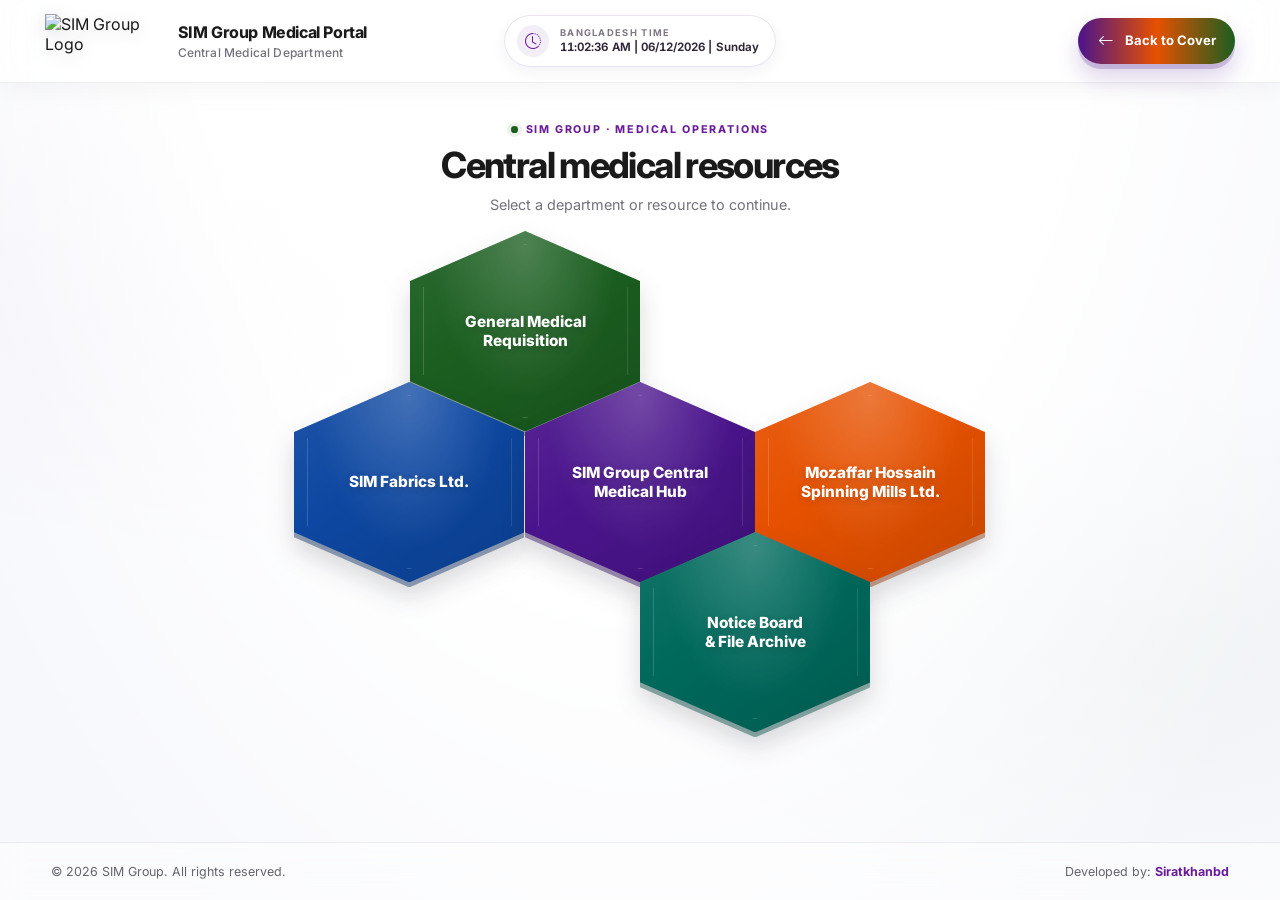
==== dashboard.html @ 7080842b "Initial commit: SIM Group Medical Portal" ====
<!doctype html>
<html lang="en">
<head>
  <meta charset="utf-8">
  <meta name="viewport" content="width=device-width, initial-scale=1">
  <meta name="theme-color" content="#f7f8fc">
  <meta name="description" content="SIM Group Medical Portal — Central Medical Department resources and operations.">
  <title>SIM Group Medical Portal</title>
  <link rel="preconnect" href="https://fonts.googleapis.com">
  <link rel="preconnect" href="https://fonts.gstatic.com" crossorigin>
  <link href="https://fonts.googleapis.com/css2?family=Inter:wght@400;500;600;700;800&display=swap" rel="stylesheet">
  <link rel="stylesheet" href="https://cdn.jsdelivr.net/npm/bootstrap-icons@1.11.3/font/bootstrap-icons.min.css">
  <link rel="stylesheet" href="styles.css">
  <script src="app.js" defer></script>
</head>
<body class="page-shell page-shell--dashboard">
  <a class="skip-link" href="#main-content">Skip to main content</a>

  <header class="topbar">
    <div class="topbar-inner">
      <div class="portal-brand">
        <img src="https://lh3.googleusercontent.com/d/1us-dKF3u2IhG1By9qiBEqOVAqqGv0mO_" alt="SIM Group Logo" class="brand-logo">
        <div class="portal-brand-copy">
          <p class="portal-brand-title">SIM Group Medical Portal</p>
          <p class="portal-brand-subtitle">Central Medical Department</p>
        </div>
      </div>

      <div class="clock-pill" aria-label="Live clock in Bangladesh time">
        <span class="clock-icon" aria-hidden="true"><i class="bi bi-clock-history"></i></span>
        <span class="clock-copy">
          <span class="clock-label">Bangladesh time</span>
          <time class="clock-value" id="live-clock" aria-live="off"></time>
        </span>
      </div>

      <a class="gradient-pill back-button" href="index.html" data-page-transition>
        <i class="bi bi-arrow-left" aria-hidden="true"></i>
        <span>Back to Cover</span>
      </a>
    </div>
  </header>

  <main class="dashboard-main" id="main-content">
    <section class="portal-overview" aria-labelledby="portal-heading">
      <p class="portal-kicker"><span class="kicker-dot" aria-hidden="true"></span>SIM GROUP · MEDICAL OPERATIONS</p>
      <h1 id="portal-heading">Central medical resources</h1>
      <p>Select a department or resource to continue.</p>
    </section>

    <section class="directory" aria-label="Medical portal directory">
      <div class="hex-honeycomb">
        <div class="hex-row hex-row--top">
          <div class="hex-tile hex-tile--green">
            <a class="hex-card" href="medical_requisition.html" aria-label="General Medical Requisition — Requisition, Stock, Catalog">
              <span class="hex-card-icon" aria-hidden="true"><i class="bi bi-file-earmark-medical"></i></span>
              <span class="hex-card-title">General Medical Requisition</span>
              <span class="hex-card-subtitle">Requisition • Stock • Catalog</span>
            </a>
          </div>
        </div>

        <div class="hex-row hex-row--middle">
          <div class="hex-tile hex-tile--blue">
            <a class="hex-card" href="#" data-placeholder="true" aria-label="SIM Fabrics Ltd. — Notice Board and Sector Files">
              <span class="hex-card-icon" aria-hidden="true"><i class="bi bi-building"></i></span>
              <span class="hex-card-title">SIM Fabrics Ltd.</span>
              <span class="hex-card-subtitle">Notice Board &amp; Sector Files</span>
            </a>
          </div>
          <div class="hex-tile hex-tile--purple">
            <a class="hex-card" href="#" data-placeholder="true" aria-label="SIM Group Central Medical Hub — Executive Medical Operations">
              <span class="hex-card-icon" aria-hidden="true"><i class="bi bi-hospital"></i></span>
              <span class="hex-card-title">SIM Group Central Medical Hub</span>
              <span class="hex-card-subtitle">Executive Medical Operations</span>
            </a>
          </div>
          <div class="hex-tile hex-tile--orange">
            <a class="hex-card" href="#" data-placeholder="true" aria-label="Mozaffar Hossain Spinning Mills Ltd. — Notice Board and Sector Files">
              <span class="hex-card-icon" aria-hidden="true"><i class="bi bi-diagram-3"></i></span>
              <span class="hex-card-title">Mozaffar Hossain Spinning Mills Ltd.</span>
              <span class="hex-card-subtitle">Notice Board &amp; Sector Files</span>
            </a>
          </div>
        </div>

        <div class="hex-row hex-row--bottom">
          <div class="hex-tile hex-tile--teal">
            <a class="hex-card" href="#" data-placeholder="true" aria-label="Notice Board and File Archive — Central Files Repository">
              <span class="hex-card-icon" aria-hidden="true"><i class="bi bi-archive"></i></span>
              <span class="hex-card-title">Notice Board &amp; File Archive</span>
              <span class="hex-card-subtitle">Central Files Repository</span>
            </a>
          </div>
        </div>
      </div>
    </section>
  </main>

  <div class="portal-toast" role="status" aria-live="polite" data-toast></div>

  <footer class="site-footer">
    <div class="footer-inner">
      <p>© 2026 SIM Group. All rights reserved.</p>
      <p>Developed by: <a href="https://www.facebook.com/siratkhanbd" target="_blank" rel="noopener noreferrer" data-external-profile>Siratkhanbd</a></p>
    </div>
  </footer>
</body>
</html>
---- styles.css ----
:root {
  --purple: #4a148c;
  --purple-dark: #6a1b9a;
  --green: #1b5e20;
  --blue: #0d47a1;
  --orange: #e65100;
  --teal: #00695c;
  --text-primary: #1a1a1a;
  --text-secondary: #4a4a4a;
  --paper: #f7f8fc;
  --white: #ffffff;
  --spring: cubic-bezier(0.175, 0.885, 0.32, 1.275);
  --content-width: 1440px;
}

* {
  box-sizing: border-box;
}

html {
  min-width: 320px;
  scroll-behavior: smooth;
}

body {
  min-width: 320px;
  min-height: 100vh;
  min-height: 100svh;
  margin: 0;
  color: var(--text-primary);
  font-family: 'Inter', sans-serif;
  -webkit-font-smoothing: antialiased;
  text-rendering: optimizeLegibility;
  background:
    radial-gradient(ellipse at 50% -16%, rgba(255, 255, 255, 1) 0, rgba(255, 255, 255, .96) 29rem, transparent 50rem),
    radial-gradient(ellipse at 16% 34%, rgba(106, 27, 154, .035) 0, transparent 28rem),
    radial-gradient(ellipse at 88% 72%, rgba(27, 94, 32, .035) 0, transparent 30rem),
    var(--paper);
  background-attachment: fixed;
  transition: opacity .22s ease;
}

body.page-is-leaving {
  opacity: 0;
}

a {
  color: inherit;
  text-decoration: none;
}

button,
a {
  -webkit-tap-highlight-color: transparent;
}

img {
  display: block;
  max-width: 100%;
}

p,
h1 {
  margin-top: 0;
}

:focus-visible {
  outline: 3px solid rgba(74, 20, 140, .42);
  outline-offset: 4px;
}

.page-shell {
  min-height: 100vh;
  min-height: 100svh;
  display: flex;
  flex-direction: column;
  position: relative;
}

.skip-link {
  position: fixed;
  z-index: 500;
  top: 1rem;
  left: 1rem;
  padding: .65rem 1rem;
  border-radius: .75rem;
  color: #fff;
  background: var(--purple);
  font-weight: 700;
  transform: translateY(-180%);
  transition: transform .2s ease;
}

.skip-link:focus {
  transform: translateY(0);
}

/* Shared footer */
.site-footer {
  width: 100%;
  margin-top: auto;
  padding: 1.05rem clamp(1.2rem, 4vw, 3.5rem);
  border-top: 1px solid rgba(26, 26, 26, .075);
  background: rgba(255, 255, 255, .48);
  backdrop-filter: blur(12px);
  -webkit-backdrop-filter: blur(12px);
}

.footer-inner {
  width: min(100%, var(--content-width));
  min-height: 1.45rem;
  margin-inline: auto;
  display: flex;
  align-items: center;
  justify-content: space-between;
  gap: 1rem 2rem;
  color: #65636b;
  font-size: .78rem;
  line-height: 1.45;
}

.footer-inner p {
  margin: 0;
}

.footer-inner a {
  color: var(--purple-dark);
  font-weight: 700;
  transition: color .2s ease;
}

.footer-inner a:hover {
  color: var(--purple);
  text-decoration: underline;
  text-underline-offset: 3px;
}

/* Page 1: cover */
.page-shell--cover {
  overflow-x: clip;
}

.cover-main {
  position: relative;
  isolation: isolate;
  flex: 1 0 auto;
  min-height: 0;
  display: grid;
  place-items: center;
  padding: clamp(1.25rem, 5vh, 3.5rem) clamp(1rem, 3vw, 2rem);
}

.cover-main::before {
  content: '';
  position: absolute;
  z-index: -1;
  inset: 3% 0;
  pointer-events: none;
  background:
    radial-gradient(circle at 20% 30%, rgba(74, 20, 140, .045), transparent 17rem),
    radial-gradient(circle at 81% 70%, rgba(0, 105, 92, .04), transparent 19rem);
}

.cover-content {
  position: relative;
  width: min(100%, 54rem);
  margin-inline: auto;
  padding: clamp(2rem, 5vw, 4.25rem) clamp(1.25rem, 5.5vw, 5rem);
  border: 1px solid rgba(74, 20, 140, .1);
  border-radius: clamp(1.6rem, 3.5vw, 2.6rem);
  background: linear-gradient(155deg, rgba(255, 255, 255, .94), rgba(255, 255, 255, .78));
  box-shadow: 0 28px 80px rgba(43, 26, 75, .1), 0 5px 18px rgba(43, 26, 75, .05), inset 0 1px 0 rgba(255, 255, 255, .94);
  backdrop-filter: blur(12px);
  -webkit-backdrop-filter: blur(12px);
  text-align: center;
  animation: cover-arrive .7s ease both;
}

.cover-content::before {
  content: '';
  position: absolute;
  top: 0;
  left: 16%;
  right: 16%;
  height: 3px;
  border-radius: 999px;
  background: linear-gradient(90deg, var(--purple), var(--orange), var(--green));
  opacity: .8;
}

@keyframes cover-arrive {
  from { opacity: 0; transform: translateY(12px); }
  to { opacity: 1; transform: translateY(0); }
}

.cover-logo-wrap {
  width: clamp(7rem, 13vw, 9rem);
  aspect-ratio: 1 / 1;
  margin: 0 auto clamp(1.5rem, 3vw, 2rem);
  padding: .4rem;
  display: grid;
  place-items: center;
  border: 1px solid rgba(74, 20, 140, .12);
  border-radius: 50%;
  background: #fff;
  box-shadow: 0 14px 34px rgba(43, 26, 75, .12), 0 0 0 7px rgba(255, 255, 255, .55);
}

.cover-logo-wrap .brand-logo {
  display: block;
  width: 100%;
  height: 100%;
  object-fit: contain;
  object-position: center;
  image-rendering: auto;
}

.cover-heading {
  display: grid;
  justify-items: center;
  gap: .42rem;
}

.cover-title {
  margin: 0;
  color: var(--text-primary);
  font-size: clamp(2rem, 5.2vw, 4.5rem);
  font-weight: 800;
  letter-spacing: .04em;
  line-height: 1.06;
  text-wrap: balance;
}

.cover-group {
  margin: .25rem 0 0;
  padding-left: .4em;
  color: var(--purple-dark);
  font-size: clamp(.9rem, 1.7vw, 1.16rem);
  font-weight: 700;
  letter-spacing: .4em;
  line-height: 1.4;
}

.cover-divider {
  width: 3.8rem;
  height: .22rem;
  margin: 1.55rem auto 1.3rem;
  border-radius: 999px;
  background: linear-gradient(90deg, var(--purple), var(--orange), var(--green));
  opacity: .78;
}

.cover-address {
  width: fit-content;
  max-width: min(100%, 38rem);
  min-height: 3rem;
  margin: 0 auto;
  padding: .72rem 1.1rem;
  display: flex;
  align-items: center;
  justify-content: center;
  gap: .6rem;
  border: 1px solid rgba(74, 20, 140, .09);
  border-radius: 999px;
  color: var(--text-secondary);
  background: rgba(255, 255, 255, .62);
  font-size: clamp(.82rem, 1.2vw, .96rem);
  font-weight: 500;
  line-height: 1.5;
  text-align: left;
  text-wrap: balance;
}

.cover-address .bi {
  flex: 0 0 auto;
  color: var(--purple-dark);
  font-size: 1rem;
}

.gradient-pill {
  min-height: 2.85rem;
  display: inline-flex;
  align-items: center;
  justify-content: center;
  gap: .72rem;
  padding: .78rem 1.2rem;
  border: 0;
  border-radius: 999px;
  color: #fff;
  background: linear-gradient(90deg, var(--purple), var(--orange), var(--green));
  box-shadow: 0 5px 0 rgba(74, 20, 140, .2), 0 13px 25px rgba(74, 20, 140, .2);
  font: inherit;
  font-size: .92rem;
  font-weight: 700;
  line-height: 1;
  white-space: nowrap;
  transition: all .28s var(--spring);
}

.gradient-pill:hover {
  color: #fff;
  transform: translateY(-3px);
  filter: saturate(1.1);
  box-shadow: 0 8px 0 rgba(74, 20, 140, .2), 0 19px 31px rgba(74, 20, 140, .25);
}

.gradient-pill:active {
  transform: translateY(2px);
  box-shadow: 0 2px 0 rgba(74, 20, 140, .2), 0 7px 14px rgba(74, 20, 140, .19);
}

.gradient-pill:focus-visible {
  outline-color: rgba(74, 20, 140, .55);
  outline-offset: 5px;
}

.enter-button {
  min-width: 12.4rem;
  margin-top: 1.8rem;
  padding: 1.05rem 1.65rem;
  font-size: 1rem;
}

.enter-button .bi {
  font-size: 1.15rem;
  transition: transform .28s var(--spring);
}

.enter-button:hover .bi {
  transform: translateX(4px);
}

/* Page 2: dashboard header */
.page-shell--dashboard {
  overflow-x: clip;
}

.topbar {
  position: relative;
  z-index: 100;
  width: 100%;
  padding: .88rem clamp(1rem, 3.5vw, 3.2rem);
  border-bottom: 1px solid rgba(26, 26, 26, .075);
  background: rgba(255, 255, 255, .76);
  box-shadow: 0 8px 22px rgba(29, 27, 47, .035);
  backdrop-filter: blur(14px);
  -webkit-backdrop-filter: blur(14px);
}

.topbar-inner {
  width: min(100%, var(--content-width));
  margin-inline: auto;
  display: grid;
  grid-template-columns: minmax(0, 1fr) auto minmax(0, 1fr);
  align-items: center;
  gap: 1rem;
}

.portal-brand {
  min-width: 0;
  display: flex;
  align-items: center;
  gap: .8rem;
}

.portal-brand .brand-logo {
  width: auto;
  height: 3.35rem;
  max-width: 7.5rem;
  flex: 0 0 auto;
  object-fit: contain;
  object-position: center;
  filter: drop-shadow(0 4px 8px rgba(38, 22, 66, .14));
}

.portal-brand-copy {
  min-width: 0;
}

.portal-brand-title {
  margin: 0;
  color: var(--text-primary);
  font-size: clamp(.9rem, 1.25vw, 1.08rem);
  font-weight: 750;
  letter-spacing: -.025em;
  line-height: 1.28;
}

.portal-brand-subtitle {
  margin: .16rem 0 0;
  color: #73717a;
  font-size: .75rem;
  font-weight: 500;
  letter-spacing: .015em;
  line-height: 1.3;
}

.clock-pill {
  min-width: max-content;
  display: flex;
  align-items: center;
  gap: .68rem;
  padding: .58rem .98rem .58rem .73rem;
  border: 1px solid rgba(74, 20, 140, .11);
  border-radius: 999px;
  background: rgba(255, 255, 255, .88);
  box-shadow: 0 5px 15px rgba(40, 24, 66, .055), inset 0 1px 0 rgba(255, 255, 255, .8);
}

.clock-icon {
  width: 2rem;
  height: 2rem;
  flex: 0 0 auto;
  display: grid;
  place-items: center;
  border-radius: 50%;
  color: var(--purple-dark);
  background: rgba(106, 27, 154, .08);
  font-size: 1rem;
}

.clock-copy {
  min-width: 0;
  display: flex;
  flex-direction: column;
  gap: .08rem;
}

.clock-label {
  color: #7d7785;
  font-size: .58rem;
  font-weight: 700;
  letter-spacing: .14em;
  line-height: 1.2;
  text-transform: uppercase;
}

.clock-value {
  display: block;
  color: #2c2535;
  font-size: .72rem;
  font-variant-numeric: tabular-nums;
  font-weight: 650;
  letter-spacing: .005em;
  line-height: 1.25;
  white-space: nowrap;
}

.back-button {
  justify-self: end;
  font-size: .82rem;
}

.back-button .bi {
  font-size: .98rem;
  transition: transform .28s var(--spring);
}

.back-button:hover .bi {
  transform: translateX(-3px);
}

/* Dashboard body and directory heading */
.dashboard-main {
  flex: 1 0 auto;
  display: flex;
  flex-direction: column;
  align-items: center;
  padding: 0 0 .4rem;
}

.portal-overview {
  width: min(48rem, calc(100% - 2rem));
  margin: clamp(1.35rem, 2.7vw, 2.15rem) auto .55rem;
  text-align: center;
}

.portal-kicker {
  margin: 0 0 .42rem;
  display: inline-flex;
  align-items: center;
  justify-content: center;
  gap: .5rem;
  color: var(--purple-dark);
  font-size: .67rem;
  font-weight: 750;
  letter-spacing: .17em;
  line-height: 1.4;
}

.kicker-dot {
  width: .42rem;
  height: .42rem;
  border-radius: 50%;
  background: var(--green);
  box-shadow: 0 0 0 4px rgba(27, 94, 32, .08);
}

.portal-overview h1 {
  margin: 0;
  color: var(--text-primary);
  font-size: clamp(1.55rem, 3vw, 2.25rem);
  font-weight: 750;
  letter-spacing: -.045em;
  line-height: 1.18;
  text-wrap: balance;
}

.portal-overview > p:last-child {
  margin: .45rem 0 0;
  color: #74717b;
  font-size: .9rem;
  line-height: 1.5;
}

.directory {
  width: 100%;
  display: flex;
  justify-content: center;
  padding: 0 1rem .6rem;
}

/*
  Three-row, five-cell honeycomb. The half-width shifts make the top and
  bottom cells meet the sloped sides of their neighbors. The negative quarter-
  height margins interlock the rows with no vertical gaps.
*/
.hex-honeycomb {
  --hex-width: clamp(10.5rem, 18vw, 15.5rem);
  --hex-height: clamp(9.135rem, 15.66vw, 13.48rem);
  --hex-overlap: clamp(2.284rem, 3.915vw, 3.37rem);
  --hex-half-width: clamp(5.25rem, 9vw, 7.75rem);
  width: 100%;
  max-width: 82rem;
  margin: .45rem auto 1.45rem;
  display: flex;
  flex-direction: column;
  align-items: stretch;
}

.hex-row {
  position: relative;
  width: 100%;
  height: var(--hex-height);
  flex: 0 0 var(--hex-height);
  display: flex;
  align-items: stretch;
  justify-content: center;
}

.hex-row--top {
  left: calc(0px - var(--hex-half-width));
  margin-bottom: calc(0px - var(--hex-overlap));
}

.hex-row--middle {
  margin: 0;
}

.hex-row--bottom {
  left: var(--hex-half-width);
  margin-top: calc(0px - var(--hex-overlap));
}

.hex-tile {
  position: relative;
  z-index: 1;
  width: var(--hex-width);
  height: var(--hex-height);
  flex: 0 0 var(--hex-width);
  transform: scale(1);
  filter:
    drop-shadow(0 5px 0 var(--tile-shadow))
    drop-shadow(0 13px 12px rgba(24, 22, 43, .16));
  transition: all .4s var(--spring);
  will-change: transform, filter;
}

.hex-tile--green { --tile-color: var(--green); --tile-shadow: rgba(17, 68, 22, .42); }
.hex-tile--blue { --tile-color: var(--blue); --tile-shadow: rgba(10, 42, 95, .42); }
.hex-tile--purple { --tile-color: var(--purple); --tile-shadow: rgba(48, 12, 91, .44); }
.hex-tile--orange { --tile-color: var(--orange); --tile-shadow: rgba(133, 43, 0, .42); }
.hex-tile--teal { --tile-color: var(--teal); --tile-shadow: rgba(0, 71, 62, .43); }

.hex-tile:hover,
.hex-tile:focus-within {
  z-index: 50;
  transform: scale(1.15);
  filter:
    drop-shadow(0 8px 0 var(--tile-shadow))
    drop-shadow(0 23px 21px rgba(18, 17, 34, .27))
    drop-shadow(0 0 16px rgba(74, 20, 140, .16));
}

.hex-card {
  position: relative;
  isolation: isolate;
  width: 100%;
  height: 100%;
  display: block;
  overflow: hidden;
  color: #fff;
  background: var(--tile-color);
  clip-path: polygon(50% 0%, 100% 25%, 100% 75%, 50% 100%, 0% 75%, 0% 25%);
  -webkit-clip-path: polygon(50% 0%, 100% 25%, 100% 75%, 50% 100%, 0% 75%, 0% 25%);
  text-align: center;
}

.hex-card::before {
  content: '';
  position: absolute;
  z-index: 0;
  inset: 0;
  pointer-events: none;
  background:
    radial-gradient(ellipse at 50% 8%, rgba(255, 255, 255, .2), transparent 58%),
    linear-gradient(145deg, rgba(255, 255, 255, .08), transparent 42%, rgba(0, 0, 0, .14));
}

.hex-card::after {
  content: '';
  position: absolute;
  z-index: 1;
  inset: 6.5% 5.5%;
  border: 1px solid rgba(255, 255, 255, .21);
  clip-path: polygon(50% 0%, 100% 25%, 100% 75%, 50% 100%, 0% 75%, 0% 25%);
  pointer-events: none;
  opacity: .72;
  transition: opacity .3s ease, inset .4s var(--spring);
}

.hex-card-icon,
.hex-card-title,
.hex-card-subtitle {
  position: absolute;
  z-index: 2;
  left: 15%;
  right: 15%;
  display: block;
  color: #fff;
  text-align: center;
}

.hex-card-icon {
  --icon-size: clamp(2.2rem, 2.7vw, 2.5rem);
  top: 6%;
  left: 50%;
  right: auto;
  width: var(--icon-size);
  height: var(--icon-size);
  display: grid;
  place-items: center;
  border: 1px solid rgba(255, 255, 255, .3);
  border-radius: 50%;
  color: #fff;
  background: rgba(255, 255, 255, .12);
  box-shadow: inset 0 1px 2px rgba(255, 255, 255, .12);
  font-size: 1.22rem;
  line-height: 1;
  opacity: 0;
  visibility: hidden;
  transform: translate(-50%, -14px);
  transition: all .4s var(--spring), visibility 0s linear .4s;
}

.hex-card-title {
  top: 50%;
  font-size: clamp(0.85rem, 1.2vw, 1.05rem);
  font-weight: 800;
  line-height: 1.2;
  text-wrap: balance;
  text-shadow: 0 2px 9px rgba(0, 0, 0, .19);
  transform: translateY(-50%);
  transition: all .4s var(--spring);
}

.hex-card-subtitle {
  bottom: 18%;
  font-size: clamp(0.68rem, 1vw, 0.78rem);
  font-weight: 500;
  line-height: 1.2;
  color: rgba(255, 255, 255, .9);
  text-wrap: balance;
  opacity: 0;
  visibility: hidden;
  transform: translateY(14px);
  transition: all .4s var(--spring), visibility 0s linear .4s;
}

.hex-tile:hover .hex-card-icon,
.hex-tile:focus-within .hex-card-icon,
.hex-tile:active .hex-card-icon {
  opacity: 1;
  visibility: visible;
  transform: translate(-50%, 0);
  transition-delay: 0s;
}

.hex-tile:hover .hex-card-title,
.hex-tile:focus-within .hex-card-title,
.hex-tile:active .hex-card-title {
  top: 48%;
  font-size: clamp(.76rem, .96vw, .94rem);
  line-height: 1.12;
  transform: translateY(-50%) scale(.96);
}

.hex-tile:hover .hex-card-subtitle,
.hex-tile:focus-within .hex-card-subtitle,
.hex-tile:active .hex-card-subtitle {
  opacity: 1;
  visibility: visible;
  transform: translateY(0);
  transition-delay: 0s;
}

.hex-card:focus-visible {
  outline: 0;
}

.hex-card:focus-visible::after {
  inset: 5.5% 4.5%;
  border: 2px solid rgba(255, 255, 255, .9);
  opacity: 1;
}

.portal-toast {
  position: fixed;
  z-index: 250;
  left: 50%;
  bottom: clamp(1.2rem, 4vh, 2.5rem);
  width: max-content;
  max-width: min(90vw, 32rem);
  padding: .8rem 1.15rem;
  border: 1px solid rgba(255, 255, 255, .14);
  border-radius: 999px;
  color: #fff;
  background: rgba(35, 28, 46, .92);
  box-shadow: 0 14px 34px rgba(20, 17, 28, .23);
  font-size: .82rem;
  font-weight: 600;
  line-height: 1.35;
  text-align: center;
  opacity: 0;
  visibility: hidden;
  transform: translate(-50%, 12px);
  transition: all .25s ease, visibility 0s linear .25s;
  pointer-events: none;
}

.portal-toast.is-visible {
  opacity: 1;
  visibility: visible;
  transform: translate(-50%, 0);
  transition-delay: 0s;
}

@media (max-width: 980px) {
  .topbar-inner {
    grid-template-columns: minmax(0, 1fr) auto;
    grid-template-areas:
      'brand back'
      'clock clock';
    row-gap: .72rem;
  }

  .portal-brand { grid-area: brand; }
  .clock-pill { grid-area: clock; justify-self: center; }
  .back-button { grid-area: back; }
}

@media (max-width: 720px) {
  .topbar {
    padding: .8rem 1rem .9rem;
  }

  .topbar-inner {
    display: flex;
    flex-direction: column;
    align-items: stretch;
    gap: .72rem;
  }

  .portal-brand {
    align-self: flex-start;
  }

  .clock-pill {
    align-self: center;
    max-width: 100%;
  }

  .back-button {
    align-self: center;
  }

  .portal-overview {
    margin-top: 1.3rem;
    margin-bottom: .4rem;
  }

  .portal-kicker {
    font-size: .6rem;
    letter-spacing: .13em;
  }

  .portal-overview > p:last-child {
    font-size: .82rem;
  }

  .footer-inner {
    flex-direction: column;
    justify-content: center;
    gap: .28rem;
    text-align: center;
  }
}

@media (max-width: 600px) {
  .hex-honeycomb {
    --hex-width: min(29vw, 9rem);
    --hex-height: min(25.23vw, 7.83rem);
    --hex-overlap: min(6.3075vw, 1.9575rem);
    --hex-half-width: min(14.5vw, 4.5rem);
    margin-top: .2rem;
    margin-bottom: 1rem;
  }

  .hex-card-icon {
    --icon-size: clamp(1.25rem, 6vw, 1.6rem);
    top: 6%;
    font-size: clamp(.78rem, 3.5vw, 1rem);
  }

  .hex-card-title {
    left: 14%;
    right: 14%;
    font-size: clamp(.5rem, 2.4vw, .78rem);
    line-height: 1.1;
  }

  .hex-tile:hover .hex-card-title,
  .hex-tile:focus-within .hex-card-title,
  .hex-tile:active .hex-card-title {
    top: 48%;
    font-size: clamp(.44rem, 1.9vw, .66rem);
    line-height: 1.08;
    transform: translateY(-50%) scale(.96);
  }

  .hex-card-subtitle {
    left: 16%;
    right: 16%;
    bottom: 18%;
    font-size: clamp(.4rem, 1.8vw, .56rem);
    line-height: 1.12;
  }

  .directory {
    padding-inline: .5rem;
  }

  .portal-toast {
    width: max-content;
    border-radius: 1rem;
  }
}

@media (max-width: 390px) {
  .cover-main {
    padding: 1rem;
  }

  .cover-content {
    padding: 1.7rem 1rem;
    border-radius: 1.5rem;
  }

  .cover-logo-wrap {
    width: 6.4rem;
    margin-bottom: 1.25rem;
    padding: .3rem;
    box-shadow: 0 10px 24px rgba(43, 26, 75, .11), 0 0 0 5px rgba(255, 255, 255, .55);
  }

  .cover-title {
    font-size: clamp(1.5rem, 7.3vw, 2rem);
    letter-spacing: .025em;
  }

  .cover-group {
    font-size: .86rem;
    letter-spacing: .32em;
  }

  .cover-divider {
    margin: 1.2rem auto 1rem;
  }

  .cover-address {
    width: 100%;
    padding: .66rem .78rem;
    border-radius: 1.15rem;
    font-size: .8rem;
  }

  .enter-button {
    margin-top: 1.35rem;
  }

  .portal-brand {
    gap: .62rem;
  }

  .portal-brand .brand-logo {
    height: 2.9rem;
    max-width: 5.8rem;
  }

  .portal-brand-title {
    font-size: .9rem;
  }

  .portal-brand-subtitle {
    font-size: .69rem;
  }

  .clock-pill {
    gap: .5rem;
    padding: .5rem .7rem .5rem .55rem;
  }

  .clock-icon {
    width: 1.75rem;
    height: 1.75rem;
    font-size: .88rem;
  }

  .clock-label {
    font-size: .53rem;
  }

  .clock-value {
    font-size: .61rem;
    letter-spacing: 0;
  }
}

@media (max-width: 350px) {
  .hex-card-icon {
    --icon-size: 1.15rem;
    font-size: .72rem;
  }

  .hex-card-title {
    font-size: .46rem;
  }

  .hex-tile:hover .hex-card-title,
  .hex-tile:focus-within .hex-card-title,
  .hex-tile:active .hex-card-title {
    font-size: .42rem;
  }

  .hex-card-subtitle {
    left: 19%;
    right: 19%;
    font-size: .37rem;
    line-height: 1.08;
  }
}

@media (max-height: 700px) and (min-width: 721px) {
  .portal-overview {
    margin-top: 1rem;
    margin-bottom: .15rem;
  }

  .hex-honeycomb {
    margin-top: .1rem;
    margin-bottom: .7rem;
  }

}

@media (prefers-reduced-motion: reduce) {
  *,
  *::before,
  *::after {
    scroll-behavior: auto !important;
    animation-duration: .01ms !important;
    animation-iteration-count: 1 !important;
    transition-duration: .01ms !important;
  }
}
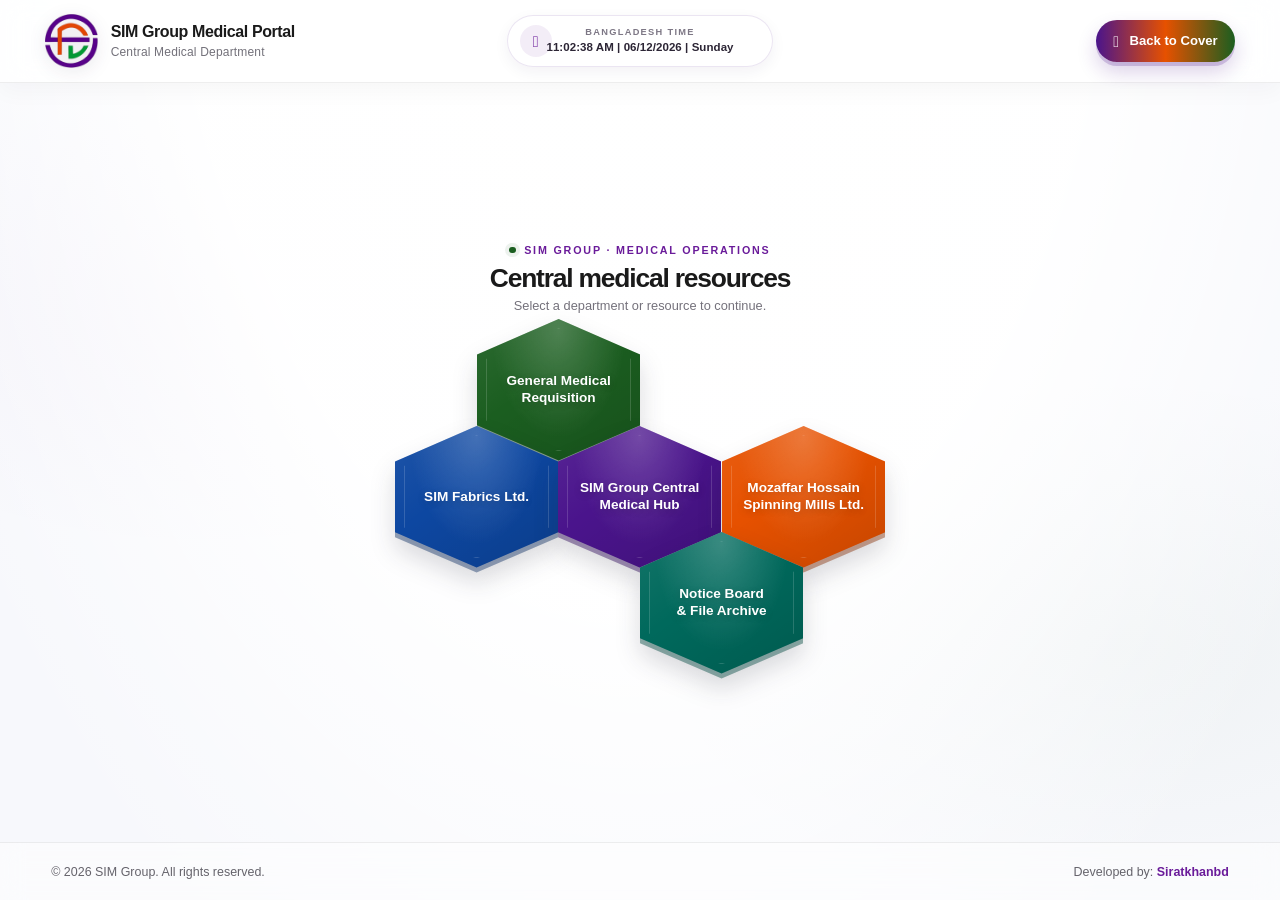
==== commit 660cf6be: "v3 portal: offline PWA, requisition/stock engine, notice board" ====
--- a/dashboard.html
+++ b/dashboard.html
@@ -6,10 +6,13 @@
   <meta name="theme-color" content="#f7f8fc">
   <meta name="description" content="SIM Group Medical Portal — Central Medical Department resources and operations.">
   <title>SIM Group Medical Portal</title>
-  <link rel="preconnect" href="https://fonts.googleapis.com">
-  <link rel="preconnect" href="https://fonts.gstatic.com" crossorigin>
-  <link href="https://fonts.googleapis.com/css2?family=Inter:wght@400;500;600;700;800&display=swap" rel="stylesheet">
-  <link rel="stylesheet" href="https://cdn.jsdelivr.net/npm/bootstrap-icons@1.11.3/font/bootstrap-icons.min.css">
+
+  <link rel="icon" type="image/png" sizes="32x32" href="assets/img/icon-32.png">
+  <link rel="apple-touch-icon" href="assets/img/icon-180.png">
+  <link rel="manifest" href="manifest.webmanifest">
+
+  <link rel="stylesheet" href="assets/css/inter.css">
+  <link rel="stylesheet" href="assets/icons/bootstrap-icons.css">
   <link rel="stylesheet" href="styles.css">
   <script src="app.js" defer></script>
 </head>
@@ -19,7 +22,7 @@
   <header class="topbar">
     <div class="topbar-inner">
       <div class="portal-brand">
-        <img src="https://lh3.googleusercontent.com/d/1us-dKF3u2IhG1By9qiBEqOVAqqGv0mO_" alt="SIM Group Logo" class="brand-logo">
+        <img src="logo.png" alt="SIM Group Logo" class="brand-logo">
         <div class="portal-brand-copy">
           <p class="portal-brand-title">SIM Group Medical Portal</p>
           <p class="portal-brand-subtitle">Central Medical Department</p>
@@ -62,21 +65,21 @@
 
         <div class="hex-row hex-row--middle">
           <div class="hex-tile hex-tile--blue">
-            <a class="hex-card" href="#" data-placeholder="true" aria-label="SIM Fabrics Ltd. — Notice Board and Sector Files">
+            <a class="hex-card" href="notice_board.html?sector=sim-fabrics" aria-label="SIM Fabrics Ltd. — Notice Board and Sector Files">
               <span class="hex-card-icon" aria-hidden="true"><i class="bi bi-building"></i></span>
               <span class="hex-card-title">SIM Fabrics Ltd.</span>
               <span class="hex-card-subtitle">Notice Board &amp; Sector Files</span>
             </a>
           </div>
           <div class="hex-tile hex-tile--purple">
-            <a class="hex-card" href="#" data-placeholder="true" aria-label="SIM Group Central Medical Hub — Executive Medical Operations">
+            <a class="hex-card" href="notice_board.html?sector=central" aria-label="SIM Group Central Medical Hub — Executive Medical Operations">
               <span class="hex-card-icon" aria-hidden="true"><i class="bi bi-hospital"></i></span>
               <span class="hex-card-title">SIM Group Central Medical Hub</span>
               <span class="hex-card-subtitle">Executive Medical Operations</span>
             </a>
           </div>
           <div class="hex-tile hex-tile--orange">
-            <a class="hex-card" href="#" data-placeholder="true" aria-label="Mozaffar Hossain Spinning Mills Ltd. — Notice Board and Sector Files">
+            <a class="hex-card" href="notice_board.html?sector=mozaffar" aria-label="Mozaffar Hossain Spinning Mills Ltd. — Notice Board and Sector Files">
               <span class="hex-card-icon" aria-hidden="true"><i class="bi bi-diagram-3"></i></span>
               <span class="hex-card-title">Mozaffar Hossain Spinning Mills Ltd.</span>
               <span class="hex-card-subtitle">Notice Board &amp; Sector Files</span>
@@ -86,7 +89,7 @@
 
         <div class="hex-row hex-row--bottom">
           <div class="hex-tile hex-tile--teal">
-            <a class="hex-card" href="#" data-placeholder="true" aria-label="Notice Board and File Archive — Central Files Repository">
+            <a class="hex-card" href="notice_board.html?sector=archive" aria-label="Notice Board and File Archive — Central Files Repository">
               <span class="hex-card-icon" aria-hidden="true"><i class="bi bi-archive"></i></span>
               <span class="hex-card-title">Notice Board &amp; File Archive</span>
               <span class="hex-card-subtitle">Central Files Repository</span>
--- a/assets/css/inter.css
+++ b/assets/css/inter.css
@@ -0,0 +1,315 @@
+/* cyrillic-ext */
+@font-face {
+  font-family: 'Inter';
+  font-style: normal;
+  font-weight: 400;
+  font-display: swap;
+  src: url(../fonts/UcC73FwrK3iLTeHuS_nVMrMxCp50SjIa2JL7SUc.woff2) format('woff2');
+  unicode-range: U+0460-052F, U+1C80-1C8A, U+20B4, U+2DE0-2DFF, U+A640-A69F, U+FE2E-FE2F;
+}
+/* cyrillic */
+@font-face {
+  font-family: 'Inter';
+  font-style: normal;
+  font-weight: 400;
+  font-display: swap;
+  src: url(../fonts/UcC73FwrK3iLTeHuS_nVMrMxCp50SjIa0ZL7SUc.woff2) format('woff2');
+  unicode-range: U+0301, U+0400-045F, U+0490-0491, U+04B0-04B1, U+2116;
+}
+/* greek-ext */
+@font-face {
+  font-family: 'Inter';
+  font-style: normal;
+  font-weight: 400;
+  font-display: swap;
+  src: url(../fonts/UcC73FwrK3iLTeHuS_nVMrMxCp50SjIa2ZL7SUc.woff2) format('woff2');
+  unicode-range: U+1F00-1FFF;
+}
+/* greek */
+@font-face {
+  font-family: 'Inter';
+  font-style: normal;
+  font-weight: 400;
+  font-display: swap;
+  src: url(../fonts/UcC73FwrK3iLTeHuS_nVMrMxCp50SjIa1pL7SUc.woff2) format('woff2');
+  unicode-range: U+0370-0377, U+037A-037F, U+0384-038A, U+038C, U+038E-03A1, U+03A3-03FF;
+}
+/* vietnamese */
+@font-face {
+  font-family: 'Inter';
+  font-style: normal;
+  font-weight: 400;
+  font-display: swap;
+  src: url(../fonts/UcC73FwrK3iLTeHuS_nVMrMxCp50SjIa2pL7SUc.woff2) format('woff2');
+  unicode-range: U+0102-0103, U+0110-0111, U+0128-0129, U+0168-0169, U+01A0-01A1, U+01AF-01B0, U+0300-0301, U+0303-0304, U+0308-0309, U+0323, U+0329, U+1EA0-1EF9, U+20AB;
+}
+/* latin-ext */
+@font-face {
+  font-family: 'Inter';
+  font-style: normal;
+  font-weight: 400;
+  font-display: swap;
+  src: url(../fonts/UcC73FwrK3iLTeHuS_nVMrMxCp50SjIa25L7SUc.woff2) format('woff2');
+  unicode-range: U+0100-02BA, U+02BD-02C5, U+02C7-02CC, U+02CE-02D7, U+02DD-02FF, U+0304, U+0308, U+0329, U+1D00-1DBF, U+1E00-1E9F, U+1EF2-1EFF, U+2020, U+20A0-20AB, U+20AD-20C4, U+2113, U+2C60-2C7F, U+A720-A7FF;
+}
+/* latin */
+@font-face {
+  font-family: 'Inter';
+  font-style: normal;
+  font-weight: 400;
+  font-display: swap;
+  src: url(../fonts/UcC73FwrK3iLTeHuS_nVMrMxCp50SjIa1ZL7.woff2) format('woff2');
+  unicode-range: U+0000-00FF, U+0131, U+0152-0153, U+02BB-02BC, U+02C6, U+02DA, U+02DC, U+0304, U+0308, U+0329, U+2000-206F, U+20AC, U+2122, U+2191, U+2193, U+2212, U+2215, U+FEFF, U+FFFD;
+}
+/* cyrillic-ext */
+@font-face {
+  font-family: 'Inter';
+  font-style: normal;
+  font-weight: 500;
+  font-display: swap;
+  src: url(../fonts/UcC73FwrK3iLTeHuS_nVMrMxCp50SjIa2JL7SUc.woff2) format('woff2');
+  unicode-range: U+0460-052F, U+1C80-1C8A, U+20B4, U+2DE0-2DFF, U+A640-A69F, U+FE2E-FE2F;
+}
+/* cyrillic */
+@font-face {
+  font-family: 'Inter';
+  font-style: normal;
+  font-weight: 500;
+  font-display: swap;
+  src: url(../fonts/UcC73FwrK3iLTeHuS_nVMrMxCp50SjIa0ZL7SUc.woff2) format('woff2');
+  unicode-range: U+0301, U+0400-045F, U+0490-0491, U+04B0-04B1, U+2116;
+}
+/* greek-ext */
+@font-face {
+  font-family: 'Inter';
+  font-style: normal;
+  font-weight: 500;
+  font-display: swap;
+  src: url(../fonts/UcC73FwrK3iLTeHuS_nVMrMxCp50SjIa2ZL7SUc.woff2) format('woff2');
+  unicode-range: U+1F00-1FFF;
+}
+/* greek */
+@font-face {
+  font-family: 'Inter';
+  font-style: normal;
+  font-weight: 500;
+  font-display: swap;
+  src: url(../fonts/UcC73FwrK3iLTeHuS_nVMrMxCp50SjIa1pL7SUc.woff2) format('woff2');
+  unicode-range: U+0370-0377, U+037A-037F, U+0384-038A, U+038C, U+038E-03A1, U+03A3-03FF;
+}
+/* vietnamese */
+@font-face {
+  font-family: 'Inter';
+  font-style: normal;
+  font-weight: 500;
+  font-display: swap;
+  src: url(../fonts/UcC73FwrK3iLTeHuS_nVMrMxCp50SjIa2pL7SUc.woff2) format('woff2');
+  unicode-range: U+0102-0103, U+0110-0111, U+0128-0129, U+0168-0169, U+01A0-01A1, U+01AF-01B0, U+0300-0301, U+0303-0304, U+0308-0309, U+0323, U+0329, U+1EA0-1EF9, U+20AB;
+}
+/* latin-ext */
+@font-face {
+  font-family: 'Inter';
+  font-style: normal;
+  font-weight: 500;
+  font-display: swap;
+  src: url(../fonts/UcC73FwrK3iLTeHuS_nVMrMxCp50SjIa25L7SUc.woff2) format('woff2');
+  unicode-range: U+0100-02BA, U+02BD-02C5, U+02C7-02CC, U+02CE-02D7, U+02DD-02FF, U+0304, U+0308, U+0329, U+1D00-1DBF, U+1E00-1E9F, U+1EF2-1EFF, U+2020, U+20A0-20AB, U+20AD-20C4, U+2113, U+2C60-2C7F, U+A720-A7FF;
+}
+/* latin */
+@font-face {
+  font-family: 'Inter';
+  font-style: normal;
+  font-weight: 500;
+  font-display: swap;
+  src: url(../fonts/UcC73FwrK3iLTeHuS_nVMrMxCp50SjIa1ZL7.woff2) format('woff2');
+  unicode-range: U+0000-00FF, U+0131, U+0152-0153, U+02BB-02BC, U+02C6, U+02DA, U+02DC, U+0304, U+0308, U+0329, U+2000-206F, U+20AC, U+2122, U+2191, U+2193, U+2212, U+2215, U+FEFF, U+FFFD;
+}
+/* cyrillic-ext */
+@font-face {
+  font-family: 'Inter';
+  font-style: normal;
+  font-weight: 600;
+  font-display: swap;
+  src: url(../fonts/UcC73FwrK3iLTeHuS_nVMrMxCp50SjIa2JL7SUc.woff2) format('woff2');
+  unicode-range: U+0460-052F, U+1C80-1C8A, U+20B4, U+2DE0-2DFF, U+A640-A69F, U+FE2E-FE2F;
+}
+/* cyrillic */
+@font-face {
+  font-family: 'Inter';
+  font-style: normal;
+  font-weight: 600;
+  font-display: swap;
+  src: url(../fonts/UcC73FwrK3iLTeHuS_nVMrMxCp50SjIa0ZL7SUc.woff2) format('woff2');
+  unicode-range: U+0301, U+0400-045F, U+0490-0491, U+04B0-04B1, U+2116;
+}
+/* greek-ext */
+@font-face {
+  font-family: 'Inter';
+  font-style: normal;
+  font-weight: 600;
+  font-display: swap;
+  src: url(../fonts/UcC73FwrK3iLTeHuS_nVMrMxCp50SjIa2ZL7SUc.woff2) format('woff2');
+  unicode-range: U+1F00-1FFF;
+}
+/* greek */
+@font-face {
+  font-family: 'Inter';
+  font-style: normal;
+  font-weight: 600;
+  font-display: swap;
+  src: url(../fonts/UcC73FwrK3iLTeHuS_nVMrMxCp50SjIa1pL7SUc.woff2) format('woff2');
+  unicode-range: U+0370-0377, U+037A-037F, U+0384-038A, U+038C, U+038E-03A1, U+03A3-03FF;
+}
+/* vietnamese */
+@font-face {
+  font-family: 'Inter';
+  font-style: normal;
+  font-weight: 600;
+  font-display: swap;
+  src: url(../fonts/UcC73FwrK3iLTeHuS_nVMrMxCp50SjIa2pL7SUc.woff2) format('woff2');
+  unicode-range: U+0102-0103, U+0110-0111, U+0128-0129, U+0168-0169, U+01A0-01A1, U+01AF-01B0, U+0300-0301, U+0303-0304, U+0308-0309, U+0323, U+0329, U+1EA0-1EF9, U+20AB;
+}
+/* latin-ext */
+@font-face {
+  font-family: 'Inter';
+  font-style: normal;
+  font-weight: 600;
+  font-display: swap;
+  src: url(../fonts/UcC73FwrK3iLTeHuS_nVMrMxCp50SjIa25L7SUc.woff2) format('woff2');
+  unicode-range: U+0100-02BA, U+02BD-02C5, U+02C7-02CC, U+02CE-02D7, U+02DD-02FF, U+0304, U+0308, U+0329, U+1D00-1DBF, U+1E00-1E9F, U+1EF2-1EFF, U+2020, U+20A0-20AB, U+20AD-20C4, U+2113, U+2C60-2C7F, U+A720-A7FF;
+}
+/* latin */
+@font-face {
+  font-family: 'Inter';
+  font-style: normal;
+  font-weight: 600;
+  font-display: swap;
+  src: url(../fonts/UcC73FwrK3iLTeHuS_nVMrMxCp50SjIa1ZL7.woff2) format('woff2');
+  unicode-range: U+0000-00FF, U+0131, U+0152-0153, U+02BB-02BC, U+02C6, U+02DA, U+02DC, U+0304, U+0308, U+0329, U+2000-206F, U+20AC, U+2122, U+2191, U+2193, U+2212, U+2215, U+FEFF, U+FFFD;
+}
+/* cyrillic-ext */
+@font-face {
+  font-family: 'Inter';
+  font-style: normal;
+  font-weight: 700;
+  font-display: swap;
+  src: url(../fonts/UcC73FwrK3iLTeHuS_nVMrMxCp50SjIa2JL7SUc.woff2) format('woff2');
+  unicode-range: U+0460-052F, U+1C80-1C8A, U+20B4, U+2DE0-2DFF, U+A640-A69F, U+FE2E-FE2F;
+}
+/* cyrillic */
+@font-face {
+  font-family: 'Inter';
+  font-style: normal;
+  font-weight: 700;
+  font-display: swap;
+  src: url(../fonts/UcC73FwrK3iLTeHuS_nVMrMxCp50SjIa0ZL7SUc.woff2) format('woff2');
+  unicode-range: U+0301, U+0400-045F, U+0490-0491, U+04B0-04B1, U+2116;
+}
+/* greek-ext */
+@font-face {
+  font-family: 'Inter';
+  font-style: normal;
+  font-weight: 700;
+  font-display: swap;
+  src: url(../fonts/UcC73FwrK3iLTeHuS_nVMrMxCp50SjIa2ZL7SUc.woff2) format('woff2');
+  unicode-range: U+1F00-1FFF;
+}
+/* greek */
+@font-face {
+  font-family: 'Inter';
+  font-style: normal;
+  font-weight: 700;
+  font-display: swap;
+  src: url(../fonts/UcC73FwrK3iLTeHuS_nVMrMxCp50SjIa1pL7SUc.woff2) format('woff2');
+  unicode-range: U+0370-0377, U+037A-037F, U+0384-038A, U+038C, U+038E-03A1, U+03A3-03FF;
+}
+/* vietnamese */
+@font-face {
+  font-family: 'Inter';
+  font-style: normal;
+  font-weight: 700;
+  font-display: swap;
+  src: url(../fonts/UcC73FwrK3iLTeHuS_nVMrMxCp50SjIa2pL7SUc.woff2) format('woff2');
+  unicode-range: U+0102-0103, U+0110-0111, U+0128-0129, U+0168-0169, U+01A0-01A1, U+01AF-01B0, U+0300-0301, U+0303-0304, U+0308-0309, U+0323, U+0329, U+1EA0-1EF9, U+20AB;
+}
+/* latin-ext */
+@font-face {
+  font-family: 'Inter';
+  font-style: normal;
+  font-weight: 700;
+  font-display: swap;
+  src: url(../fonts/UcC73FwrK3iLTeHuS_nVMrMxCp50SjIa25L7SUc.woff2) format('woff2');
+  unicode-range: U+0100-02BA, U+02BD-02C5, U+02C7-02CC, U+02CE-02D7, U+02DD-02FF, U+0304, U+0308, U+0329, U+1D00-1DBF, U+1E00-1E9F, U+1EF2-1EFF, U+2020, U+20A0-20AB, U+20AD-20C4, U+2113, U+2C60-2C7F, U+A720-A7FF;
+}
+/* latin */
+@font-face {
+  font-family: 'Inter';
+  font-style: normal;
+  font-weight: 700;
+  font-display: swap;
+  src: url(../fonts/UcC73FwrK3iLTeHuS_nVMrMxCp50SjIa1ZL7.woff2) format('woff2');
+  unicode-range: U+0000-00FF, U+0131, U+0152-0153, U+02BB-02BC, U+02C6, U+02DA, U+02DC, U+0304, U+0308, U+0329, U+2000-206F, U+20AC, U+2122, U+2191, U+2193, U+2212, U+2215, U+FEFF, U+FFFD;
+}
+/* cyrillic-ext */
+@font-face {
+  font-family: 'Inter';
+  font-style: normal;
+  font-weight: 800;
+  font-display: swap;
+  src: url(../fonts/UcC73FwrK3iLTeHuS_nVMrMxCp50SjIa2JL7SUc.woff2) format('woff2');
+  unicode-range: U+0460-052F, U+1C80-1C8A, U+20B4, U+2DE0-2DFF, U+A640-A69F, U+FE2E-FE2F;
+}
+/* cyrillic */
+@font-face {
+  font-family: 'Inter';
+  font-style: normal;
+  font-weight: 800;
+  font-display: swap;
+  src: url(../fonts/UcC73FwrK3iLTeHuS_nVMrMxCp50SjIa0ZL7SUc.woff2) format('woff2');
+  unicode-range: U+0301, U+0400-045F, U+0490-0491, U+04B0-04B1, U+2116;
+}
+/* greek-ext */
+@font-face {
+  font-family: 'Inter';
+  font-style: normal;
+  font-weight: 800;
+  font-display: swap;
+  src: url(../fonts/UcC73FwrK3iLTeHuS_nVMrMxCp50SjIa2ZL7SUc.woff2) format('woff2');
+  unicode-range: U+1F00-1FFF;
+}
+/* greek */
+@font-face {
+  font-family: 'Inter';
+  font-style: normal;
+  font-weight: 800;
+  font-display: swap;
+  src: url(../fonts/UcC73FwrK3iLTeHuS_nVMrMxCp50SjIa1pL7SUc.woff2) format('woff2');
+  unicode-range: U+0370-0377, U+037A-037F, U+0384-038A, U+038C, U+038E-03A1, U+03A3-03FF;
+}
+/* vietnamese */
+@font-face {
+  font-family: 'Inter';
+  font-style: normal;
+  font-weight: 800;
+  font-display: swap;
+  src: url(../fonts/UcC73FwrK3iLTeHuS_nVMrMxCp50SjIa2pL7SUc.woff2) format('woff2');
+  unicode-range: U+0102-0103, U+0110-0111, U+0128-0129, U+0168-0169, U+01A0-01A1, U+01AF-01B0, U+0300-0301, U+0303-0304, U+0308-0309, U+0323, U+0329, U+1EA0-1EF9, U+20AB;
+}
+/* latin-ext */
+@font-face {
+  font-family: 'Inter';
+  font-style: normal;
+  font-weight: 800;
+  font-display: swap;
+  src: url(../fonts/UcC73FwrK3iLTeHuS_nVMrMxCp50SjIa25L7SUc.woff2) format('woff2');
+  unicode-range: U+0100-02BA, U+02BD-02C5, U+02C7-02CC, U+02CE-02D7, U+02DD-02FF, U+0304, U+0308, U+0329, U+1D00-1DBF, U+1E00-1E9F, U+1EF2-1EFF, U+2020, U+20A0-20AB, U+20AD-20C4, U+2113, U+2C60-2C7F, U+A720-A7FF;
+}
+/* latin */
+@font-face {
+  font-family: 'Inter';
+  font-style: normal;
+  font-weight: 800;
+  font-display: swap;
+  src: url(../fonts/UcC73FwrK3iLTeHuS_nVMrMxCp50SjIa1ZL7.woff2) format('woff2');
+  unicode-range: U+0000-00FF, U+0131, U+0152-0153, U+02BB-02BC, U+02C6, U+02DA, U+02DC, U+0304, U+0308, U+0329, U+2000-206F, U+20AC, U+2122, U+2191, U+2193, U+2212, U+2215, U+FEFF, U+FFFD;
+}
--- a/styles.css
+++ b/styles.css
@@ -137,7 +137,9 @@
 
 /* Page 1: cover */
 .page-shell--cover {
-  overflow-x: clip;
+  overflow: hidden;
+  height: 100vh;
+  height: 100svh;
 }
 
 .cover-main {
@@ -147,7 +149,7 @@
   min-height: 0;
   display: grid;
   place-items: center;
-  padding: clamp(1.25rem, 5vh, 3.5rem) clamp(1rem, 3vw, 2rem);
+  padding: 0.5rem 1rem;
 }
 
 .cover-main::before {
@@ -163,11 +165,11 @@
 
 .cover-content {
   position: relative;
-  width: min(100%, 54rem);
+  width: min(100%, 48rem);
   margin-inline: auto;
-  padding: clamp(2rem, 5vw, 4.25rem) clamp(1.25rem, 5.5vw, 5rem);
+  padding: 1.8rem 2.5rem 2.1rem;
   border: 1px solid rgba(74, 20, 140, .1);
-  border-radius: clamp(1.6rem, 3.5vw, 2.6rem);
+  border-radius: 2rem;
   background: linear-gradient(155deg, rgba(255, 255, 255, .94), rgba(255, 255, 255, .78));
   box-shadow: 0 28px 80px rgba(43, 26, 75, .1), 0 5px 18px rgba(43, 26, 75, .05), inset 0 1px 0 rgba(255, 255, 255, .94);
   backdrop-filter: blur(12px);
@@ -194,10 +196,10 @@
 }
 
 .cover-logo-wrap {
-  width: clamp(7rem, 13vw, 9rem);
+  width: 6.5rem;
   aspect-ratio: 1 / 1;
-  margin: 0 auto clamp(1.5rem, 3vw, 2rem);
-  padding: .4rem;
+  margin: 0 auto 1.2rem;
+  padding: .3rem;
   display: grid;
   place-items: center;
   border: 1px solid rgba(74, 20, 140, .12);
@@ -218,13 +220,13 @@
 .cover-heading {
   display: grid;
   justify-items: center;
-  gap: .42rem;
+  gap: .3rem;
 }
 
 .cover-title {
   margin: 0;
   color: var(--text-primary);
-  font-size: clamp(2rem, 5.2vw, 4.5rem);
+  font-size: 3.2rem;
   font-weight: 800;
   letter-spacing: .04em;
   line-height: 1.06;
@@ -232,19 +234,19 @@
 }
 
 .cover-group {
-  margin: .25rem 0 0;
+  margin: .15rem 0 0;
   padding-left: .4em;
   color: var(--purple-dark);
-  font-size: clamp(.9rem, 1.7vw, 1.16rem);
+  font-size: 1rem;
   font-weight: 700;
   letter-spacing: .4em;
   line-height: 1.4;
 }
 
 .cover-divider {
-  width: 3.8rem;
-  height: .22rem;
-  margin: 1.55rem auto 1.3rem;
+  width: 3.5rem;
+  height: .2rem;
+  margin: 1.1rem auto 1rem;
   border-radius: 999px;
   background: linear-gradient(90deg, var(--purple), var(--orange), var(--green));
   opacity: .78;
@@ -252,21 +254,21 @@
 
 .cover-address {
   width: fit-content;
-  max-width: min(100%, 38rem);
-  min-height: 3rem;
+  max-width: min(100%, 36rem);
+  min-height: 2.6rem;
   margin: 0 auto;
-  padding: .72rem 1.1rem;
+  padding: .5rem 1rem;
   display: flex;
   align-items: center;
   justify-content: center;
-  gap: .6rem;
+  gap: .5rem;
   border: 1px solid rgba(74, 20, 140, .09);
   border-radius: 999px;
   color: var(--text-secondary);
   background: rgba(255, 255, 255, .62);
-  font-size: clamp(.82rem, 1.2vw, .96rem);
+  font-size: .88rem;
   font-weight: 500;
-  line-height: 1.5;
+  line-height: 1.4;
   text-align: left;
   text-wrap: balance;
 }
@@ -274,23 +276,23 @@
 .cover-address .bi {
   flex: 0 0 auto;
   color: var(--purple-dark);
-  font-size: 1rem;
+  font-size: .95rem;
 }
 
 .gradient-pill {
-  min-height: 2.85rem;
+  min-height: 2.6rem;
   display: inline-flex;
   align-items: center;
   justify-content: center;
-  gap: .72rem;
-  padding: .78rem 1.2rem;
+  gap: .65rem;
+  padding: .65rem 1.1rem;
   border: 0;
   border-radius: 999px;
   color: #fff;
   background: linear-gradient(90deg, var(--purple), var(--orange), var(--green));
-  box-shadow: 0 5px 0 rgba(74, 20, 140, .2), 0 13px 25px rgba(74, 20, 140, .2);
+  box-shadow: 0 4px 0 rgba(74, 20, 140, .2), 0 10px 20px rgba(74, 20, 140, .2);
   font: inherit;
-  font-size: .92rem;
+  font-size: .88rem;
   font-weight: 700;
   line-height: 1;
   white-space: nowrap;
@@ -301,12 +303,12 @@
   color: #fff;
   transform: translateY(-3px);
   filter: saturate(1.1);
-  box-shadow: 0 8px 0 rgba(74, 20, 140, .2), 0 19px 31px rgba(74, 20, 140, .25);
+  box-shadow: 0 7px 0 rgba(74, 20, 140, .2), 0 16px 26px rgba(74, 20, 140, .25);
 }
 
 .gradient-pill:active {
   transform: translateY(2px);
-  box-shadow: 0 2px 0 rgba(74, 20, 140, .2), 0 7px 14px rgba(74, 20, 140, .19);
+  box-shadow: 0 2px 0 rgba(74, 20, 140, .2), 0 6px 12px rgba(74, 20, 140, .19);
 }
 
 .gradient-pill:focus-visible {
@@ -315,14 +317,14 @@
 }
 
 .enter-button {
-  min-width: 12.4rem;
-  margin-top: 1.8rem;
-  padding: 1.05rem 1.65rem;
-  font-size: 1rem;
+  min-width: 11.5rem;
+  margin-top: 1.3rem;
+  padding: .85rem 1.4rem;
+  font-size: .95rem;
 }
 
 .enter-button .bi {
-  font-size: 1.15rem;
+  font-size: 1.05rem;
   transition: transform .28s var(--spring);
 }
 
@@ -331,8 +333,16 @@
 }
 
 /* Page 2: dashboard header */
-.page-shell--dashboard {
+.page-shell--dashboard:not(.requisition-page) {
+  overflow: hidden;
+  height: 100vh;
+  height: 100svh;
+}
+
+.page-shell--requisition {
   overflow-x: clip;
+  min-height: 100vh;
+  min-height: 100svh;
 }
 
 .topbar {
@@ -399,12 +409,21 @@
   min-width: max-content;
   display: flex;
   align-items: center;
+  justify-content: center;
   gap: .68rem;
-  padding: .58rem .98rem .58rem .73rem;
+  padding: .58rem .73rem;
   border: 1px solid rgba(74, 20, 140, .11);
   border-radius: 999px;
   background: rgba(255, 255, 255, .88);
   box-shadow: 0 5px 15px rgba(40, 24, 66, .055), inset 0 1px 0 rgba(255, 255, 255, .8);
+}
+
+/* Invisible spacer that mirrors the icon, so the "Bangladesh time" label and the
+   time value sit exactly on the centre line of the pill. */
+.clock-pill::after {
+  content: '';
+  flex: 0 0 2rem;
+  height: 1px;
 }
 
 .clock-icon {
@@ -423,7 +442,9 @@
   min-width: 0;
   display: flex;
   flex-direction: column;
+  align-items: center;
   gap: .08rem;
+  text-align: center;
 }
 
 .clock-label {
@@ -462,21 +483,23 @@
 
 /* Dashboard body and directory heading */
 .dashboard-main {
-  flex: 1 0 auto;
+  flex: 1 1 auto;
+  min-height: 0;
   display: flex;
   flex-direction: column;
+  justify-content: center;
   align-items: center;
-  padding: 0 0 .4rem;
+  padding: 0 0 0.4rem;
 }
 
 .portal-overview {
   width: min(48rem, calc(100% - 2rem));
-  margin: clamp(1.35rem, 2.7vw, 2.15rem) auto .55rem;
+  margin: 0.35rem auto 0.2rem;
   text-align: center;
 }
 
 .portal-kicker {
-  margin: 0 0 .42rem;
+  margin: 0 0 .35rem;
   display: inline-flex;
   align-items: center;
   justify-content: center;
@@ -499,25 +522,25 @@
 .portal-overview h1 {
   margin: 0;
   color: var(--text-primary);
-  font-size: clamp(1.55rem, 3vw, 2.25rem);
+  font-size: 1.65rem;
   font-weight: 750;
   letter-spacing: -.045em;
-  line-height: 1.18;
+  line-height: 1.15;
   text-wrap: balance;
 }
 
 .portal-overview > p:last-child {
-  margin: .45rem 0 0;
+  margin: 0.2rem 0 0;
   color: #74717b;
-  font-size: .9rem;
-  line-height: 1.5;
+  font-size: 0.8rem;
+  line-height: 1.4;
 }
 
 .directory {
   width: 100%;
   display: flex;
   justify-content: center;
-  padding: 0 1rem .6rem;
+  padding: 0 1rem .4rem;
 }
 
 /*
@@ -526,13 +549,13 @@
   height margins interlock the rows with no vertical gaps.
 */
 .hex-honeycomb {
-  --hex-width: clamp(10.5rem, 18vw, 15.5rem);
-  --hex-height: clamp(9.135rem, 15.66vw, 13.48rem);
-  --hex-overlap: clamp(2.284rem, 3.915vw, 3.37rem);
-  --hex-half-width: clamp(5.25rem, 9vw, 7.75rem);
-  width: 100%;
-  max-width: 82rem;
-  margin: .45rem auto 1.45rem;
+  --hex-width: 10.2rem;
+  --hex-height: 8.85rem;
+  --hex-overlap: 2.21rem;
+  --hex-half-width: 5.1rem;
+  width: calc(100% - var(--hex-width));
+  max-width: 65rem;
+  margin: 0.1rem auto 0.3rem;
   display: flex;
   flex-direction: column;
   align-items: stretch;
@@ -585,7 +608,7 @@
 .hex-tile:hover,
 .hex-tile:focus-within {
   z-index: 50;
-  transform: scale(1.15);
+  transform: scale(1.3);
   filter:
     drop-shadow(0 8px 0 var(--tile-shadow))
     drop-shadow(0 23px 21px rgba(18, 17, 34, .27))
@@ -597,13 +620,17 @@
   isolation: isolate;
   width: 100%;
   height: 100%;
-  display: block;
+  display: flex;
+  flex-direction: column;
+  align-items: center;
+  justify-content: center;
   overflow: hidden;
   color: #fff;
   background: var(--tile-color);
   clip-path: polygon(50% 0%, 100% 25%, 100% 75%, 50% 100%, 0% 75%, 0% 25%);
   -webkit-clip-path: polygon(50% 0%, 100% 25%, 100% 75%, 50% 100%, 0% 75%, 0% 25%);
   text-align: center;
+  padding: 0 12%;
 }
 
 .hex-card::before {
@@ -632,86 +659,78 @@
 .hex-card-icon,
 .hex-card-title,
 .hex-card-subtitle {
-  position: absolute;
+  position: relative;
   z-index: 2;
-  left: 15%;
-  right: 15%;
   display: block;
   color: #fff;
   text-align: center;
 }
 
 .hex-card-icon {
-  --icon-size: clamp(2.2rem, 2.7vw, 2.5rem);
-  top: 6%;
-  left: 50%;
-  right: auto;
+  --icon-size: 1.6rem;
   width: var(--icon-size);
   height: var(--icon-size);
   display: grid;
   place-items: center;
+  margin-bottom: 0.25rem;
   border: 1px solid rgba(255, 255, 255, .3);
   border-radius: 50%;
   color: #fff;
   background: rgba(255, 255, 255, .12);
   box-shadow: inset 0 1px 2px rgba(255, 255, 255, .12);
-  font-size: 1.22rem;
+  font-size: 0.9rem;
   line-height: 1;
   opacity: 0;
-  visibility: hidden;
-  transform: translate(-50%, -14px);
-  transition: all .4s var(--spring), visibility 0s linear .4s;
+  max-height: 0;
+  transform: translateY(-8px);
+  transition: opacity .3s ease, transform .3s ease, max-height .3s ease, margin .3s ease;
+  overflow: hidden;
 }
 
 .hex-card-title {
-  top: 50%;
-  font-size: clamp(0.85rem, 1.2vw, 1.05rem);
+  margin: 0;
+  font-size: 0.85rem;
   font-weight: 800;
-  line-height: 1.2;
+  line-height: 1.25;
   text-wrap: balance;
   text-shadow: 0 2px 9px rgba(0, 0, 0, .19);
-  transform: translateY(-50%);
-  transition: all .4s var(--spring);
+  transition: font-size .3s ease;
 }
 
 .hex-card-subtitle {
-  bottom: 18%;
-  font-size: clamp(0.68rem, 1vw, 0.78rem);
+  margin-top: 0.35rem;
+  font-size: 0.68rem;
   font-weight: 500;
   line-height: 1.2;
-  color: rgba(255, 255, 255, .9);
+  color: rgba(255, 255, 255, .95);
   text-wrap: balance;
   opacity: 0;
-  visibility: hidden;
-  transform: translateY(14px);
-  transition: all .4s var(--spring), visibility 0s linear .4s;
+  max-height: 0;
+  transform: translateY(8px);
+  transition: opacity .3s ease, transform .3s ease, max-height .3s ease, margin .3s ease;
+  overflow: hidden;
 }
 
 .hex-tile:hover .hex-card-icon,
 .hex-tile:focus-within .hex-card-icon,
 .hex-tile:active .hex-card-icon {
   opacity: 1;
-  visibility: visible;
-  transform: translate(-50%, 0);
-  transition-delay: 0s;
+  max-height: 2rem;
+  transform: translateY(0);
 }
 
 .hex-tile:hover .hex-card-title,
 .hex-tile:focus-within .hex-card-title,
 .hex-tile:active .hex-card-title {
-  top: 48%;
-  font-size: clamp(.76rem, .96vw, .94rem);
-  line-height: 1.12;
-  transform: translateY(-50%) scale(.96);
+  font-size: 0.78rem;
 }
 
 .hex-tile:hover .hex-card-subtitle,
 .hex-tile:focus-within .hex-card-subtitle,
 .hex-tile:active .hex-card-subtitle {
   opacity: 1;
-  visibility: visible;
+  max-height: 3rem;
   transform: translateY(0);
-  transition-delay: 0s;
 }
 
 .hex-card:focus-visible {
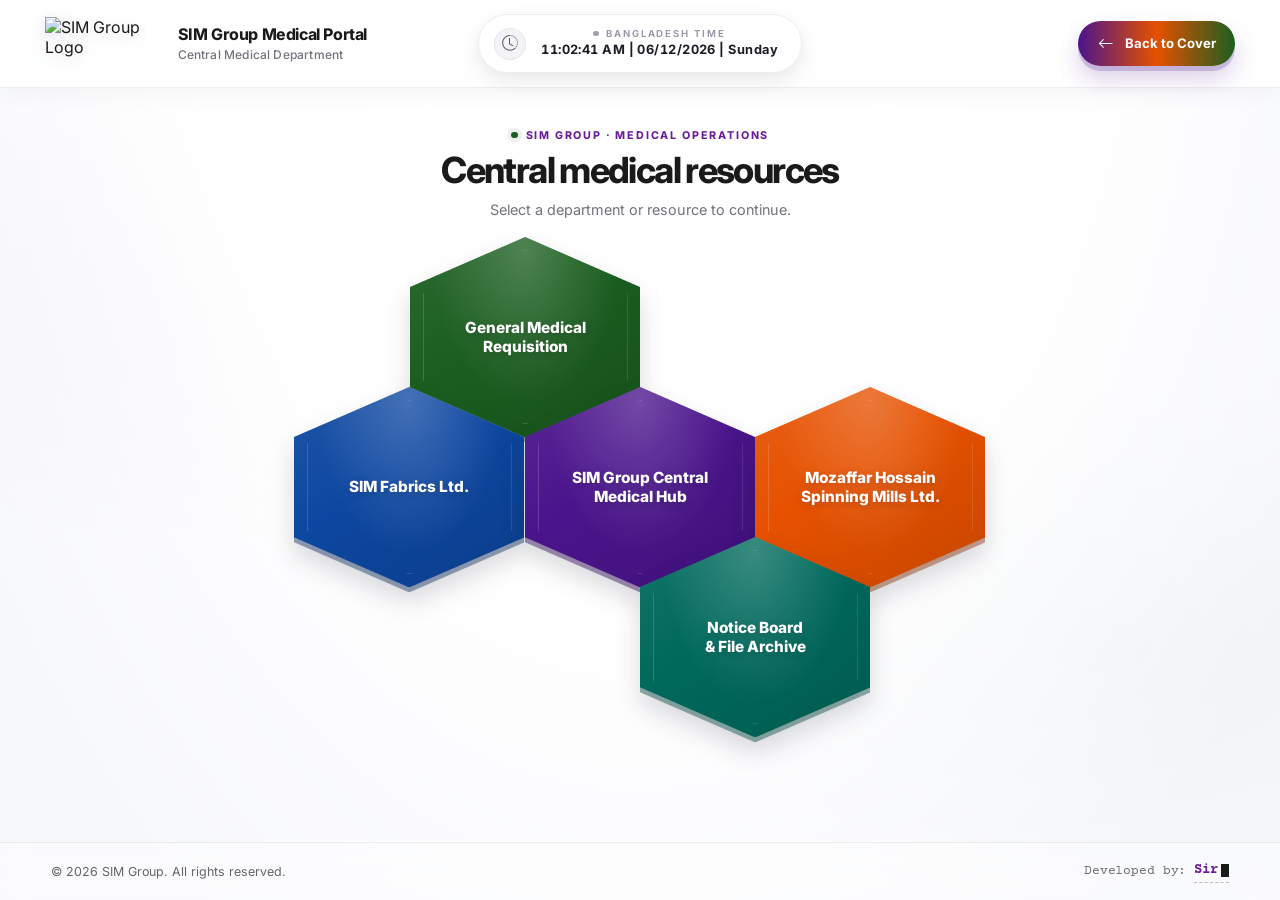
==== commit 6615d2a1: "Locked v2.1: Stock Report Official Exact (one-page, duplicate fixed), requisition unchanged" ====
--- a/dashboard.html
+++ b/dashboard.html
@@ -6,13 +6,11 @@
   <meta name="theme-color" content="#f7f8fc">
   <meta name="description" content="SIM Group Medical Portal — Central Medical Department resources and operations.">
   <title>SIM Group Medical Portal</title>
-
-  <link rel="icon" type="image/png" sizes="32x32" href="assets/img/icon-32.png">
-  <link rel="apple-touch-icon" href="assets/img/icon-180.png">
-  <link rel="manifest" href="manifest.webmanifest">
-
-  <link rel="stylesheet" href="assets/css/inter.css">
-  <link rel="stylesheet" href="assets/icons/bootstrap-icons.css">
+  <link rel="preconnect" href="https://fonts.googleapis.com">
+  <link rel="preconnect" href="https://fonts.gstatic.com" crossorigin>
+  <link href="https://fonts.googleapis.com/css2?family=Inter:wght@400;500;600;700;800&display=swap" rel="stylesheet">
+  <link href="https://fonts.googleapis.com/css2?family=Courier+Prime:wght@400;700&display=swap" rel="stylesheet">
+  <link rel="stylesheet" href="https://cdn.jsdelivr.net/npm/bootstrap-icons@1.11.3/font/bootstrap-icons.min.css">
   <link rel="stylesheet" href="styles.css">
   <script src="app.js" defer></script>
 </head>
@@ -22,7 +20,7 @@
   <header class="topbar">
     <div class="topbar-inner">
       <div class="portal-brand">
-        <img src="logo.png" alt="SIM Group Logo" class="brand-logo">
+        <img src="https://lh3.googleusercontent.com/d/1us-dKF3u2IhG1By9qiBEqOVAqqGv0mO_" alt="SIM Group Logo" class="brand-logo">
         <div class="portal-brand-copy">
           <p class="portal-brand-title">SIM Group Medical Portal</p>
           <p class="portal-brand-subtitle">Central Medical Department</p>
@@ -32,7 +30,7 @@
       <div class="clock-pill" aria-label="Live clock in Bangladesh time">
         <span class="clock-icon" aria-hidden="true"><i class="bi bi-clock-history"></i></span>
         <span class="clock-copy">
-          <span class="clock-label">Bangladesh time</span>
+          <span class="clock-label"><span class="live-dot" aria-hidden="true"></span> Bangladesh time</span>
           <time class="clock-value" id="live-clock" aria-live="off"></time>
         </span>
       </div>
@@ -65,21 +63,21 @@
 
         <div class="hex-row hex-row--middle">
           <div class="hex-tile hex-tile--blue">
-            <a class="hex-card" href="notice_board.html?sector=sim-fabrics" aria-label="SIM Fabrics Ltd. — Notice Board and Sector Files">
+            <a class="hex-card" href="#" data-placeholder="true" aria-label="SIM Fabrics Ltd. — Notice Board and Sector Files">
               <span class="hex-card-icon" aria-hidden="true"><i class="bi bi-building"></i></span>
               <span class="hex-card-title">SIM Fabrics Ltd.</span>
               <span class="hex-card-subtitle">Notice Board &amp; Sector Files</span>
             </a>
           </div>
           <div class="hex-tile hex-tile--purple">
-            <a class="hex-card" href="notice_board.html?sector=central" aria-label="SIM Group Central Medical Hub — Executive Medical Operations">
+            <a class="hex-card" href="#" data-placeholder="true" aria-label="SIM Group Central Medical Hub — Executive Medical Operations">
               <span class="hex-card-icon" aria-hidden="true"><i class="bi bi-hospital"></i></span>
               <span class="hex-card-title">SIM Group Central Medical Hub</span>
               <span class="hex-card-subtitle">Executive Medical Operations</span>
             </a>
           </div>
           <div class="hex-tile hex-tile--orange">
-            <a class="hex-card" href="notice_board.html?sector=mozaffar" aria-label="Mozaffar Hossain Spinning Mills Ltd. — Notice Board and Sector Files">
+            <a class="hex-card" href="#" data-placeholder="true" aria-label="Mozaffar Hossain Spinning Mills Ltd. — Notice Board and Sector Files">
               <span class="hex-card-icon" aria-hidden="true"><i class="bi bi-diagram-3"></i></span>
               <span class="hex-card-title">Mozaffar Hossain Spinning Mills Ltd.</span>
               <span class="hex-card-subtitle">Notice Board &amp; Sector Files</span>
@@ -89,7 +87,7 @@
 
         <div class="hex-row hex-row--bottom">
           <div class="hex-tile hex-tile--teal">
-            <a class="hex-card" href="notice_board.html?sector=archive" aria-label="Notice Board and File Archive — Central Files Repository">
+            <a class="hex-card" href="#" data-placeholder="true" aria-label="Notice Board and File Archive — Central Files Repository">
               <span class="hex-card-icon" aria-hidden="true"><i class="bi bi-archive"></i></span>
               <span class="hex-card-title">Notice Board &amp; File Archive</span>
               <span class="hex-card-subtitle">Central Files Repository</span>
@@ -105,7 +103,7 @@
   <footer class="site-footer">
     <div class="footer-inner">
       <p>© 2026 SIM Group. All rights reserved.</p>
-      <p>Developed by: <a href="https://www.facebook.com/siratkhanbd" target="_blank" rel="noopener noreferrer" data-external-profile>Siratkhanbd</a></p>
+      <p class="dev-sign"><span class="dev-label">Developed by:</span> <a href="https://www.facebook.com/siratkhanbd" target="_blank" rel="noopener noreferrer" data-external-profile data-typewriter class="dev-typewriter">Siratkhanbd</a></p>
     </div>
   </footer>
 </body>
--- a/styles.css
+++ b/styles.css
@@ -105,6 +105,39 @@
   backdrop-filter: blur(12px);
   -webkit-backdrop-filter: blur(12px);
 }
+.footer-inner .dev-sign { margin: 0; display: inline-flex; align-items: center; gap: .5rem; flex-wrap: wrap; }
+.footer-inner .dev-label { color: #6e6e6e; font-family: 'Courier Prime', ui-monospace, SFMono-Regular, Menlo, Monaco, Consolas, monospace; font-size: .82rem; font-weight: 400; letter-spacing: -.01em; }
+.dev-typewriter {
+  display: inline-flex;
+  align-items: center;
+  color: #1a1a1a;
+  font-family: 'Courier Prime', ui-monospace, SFMono-Regular, Menlo, Monaco, Consolas, monospace;
+  font-weight: 700;
+  font-size: .86rem;
+  letter-spacing: 0;
+  text-decoration: none;
+  border-bottom: 1px dashed rgba(26,26,26,.28);
+  padding-bottom: 1px;
+  transition: color .2s ease, border-color .2s ease;
+  min-width: 0;
+}
+.dev-typewriter:hover { color: #000; border-bottom-color: #000; border-bottom-style: solid; }
+.dev-typewriter .tw-text { white-space: nowrap; }
+.dev-typewriter .tw-cursor {
+  display: inline-block;
+  width: .55em;
+  height: 1em;
+  margin-left: 3px;
+  background: #1a1a1a;
+  vertical-align: -2px;
+  animation: twBlink .95s step-end infinite;
+}
+.dev-typewriter.is-done .tw-cursor { opacity: 0; animation: none; transition: opacity .5s ease; }
+@keyframes twBlink { 0%,50%{opacity:1} 51%,100%{opacity:0} }
+@media (prefers-reduced-motion: reduce) {
+  .dev-typewriter .tw-cursor { animation: none; opacity: 0; }
+}
+
 
 .footer-inner {
   width: min(100%, var(--content-width));
@@ -135,11 +168,50 @@
   text-underline-offset: 3px;
 }
 
-/* Page 1: cover */
+/* Page 1: cover — Full-page 360° splash loader */
+.splash-overlay {
+  position: fixed;
+  inset: 0;
+  z-index: 9999;
+  display: grid;
+  place-items: center;
+  background:
+    radial-gradient(ellipse at 50% -10%, rgba(255,255,255,1) 0, rgba(255,255,255,.96) 22rem, transparent 36rem),
+    radial-gradient(ellipse at 18% 32%, rgba(74,20,140,.06) 0, transparent 20rem),
+    radial-gradient(ellipse at 85% 75%, rgba(0,105,92,.05) 0, transparent 22rem),
+    #f7f8fc;
+  animation: splashFade .32s ease 1.32s forwards;
+}
+.splash-logo-wrap {
+  width: clamp(7rem, 15vw, 11rem);
+  height: clamp(7rem, 15vw, 11rem);
+  display: grid;
+  place-items: center;
+  padding: .5rem;
+  border-radius: 50%;
+  background: #fff;
+  border: 1px solid rgba(74,20,140,.12);
+  box-shadow: 0 18px 44px rgba(43,26,75,.14), 0 0 0 12px rgba(255,255,255,.62);
+  animation: splashSpin 1.32s cubic-bezier(0.68, -0.15, 0.32, 1.15) both;
+}
+.splash-logo {
+  width: 84%;
+  height: 84%;
+  object-fit: contain;
+  display: block;
+}
+@keyframes splashSpin {
+  0% { transform: rotate(0deg) scale(.78); opacity: 0; filter: blur(5px); }
+  18% { opacity: 1; filter: blur(0); }
+  100% { transform: rotate(360deg) scale(1); opacity: 1; filter: blur(0); }
+}
+@keyframes splashFade {
+  0% { opacity: 1; visibility: visible; }
+  100% { opacity: 0; visibility: hidden; pointer-events: none; }
+}
+
 .page-shell--cover {
-  overflow: hidden;
-  height: 100vh;
-  height: 100svh;
+  overflow-x: clip;
 }
 
 .cover-main {
@@ -149,7 +221,7 @@
   min-height: 0;
   display: grid;
   place-items: center;
-  padding: 0.5rem 1rem;
+  padding: clamp(1.25rem, 5vh, 3.5rem) clamp(1rem, 3vw, 2rem);
 }
 
 .cover-main::before {
@@ -165,17 +237,17 @@
 
 .cover-content {
   position: relative;
-  width: min(100%, 48rem);
+  width: min(100%, 54rem);
   margin-inline: auto;
-  padding: 1.8rem 2.5rem 2.1rem;
+  padding: clamp(2rem, 5vw, 4.25rem) clamp(1.25rem, 5.5vw, 5rem);
   border: 1px solid rgba(74, 20, 140, .1);
-  border-radius: 2rem;
+  border-radius: clamp(1.6rem, 3.5vw, 2.6rem);
   background: linear-gradient(155deg, rgba(255, 255, 255, .94), rgba(255, 255, 255, .78));
   box-shadow: 0 28px 80px rgba(43, 26, 75, .1), 0 5px 18px rgba(43, 26, 75, .05), inset 0 1px 0 rgba(255, 255, 255, .94);
   backdrop-filter: blur(12px);
   -webkit-backdrop-filter: blur(12px);
   text-align: center;
-  animation: cover-arrive .7s ease both;
+  animation: cover-arrive .72s cubic-bezier(0.175,0.885,0.32,1.18) 1.68s both;
 }
 
 .cover-content::before {
@@ -196,18 +268,41 @@
 }
 
 .cover-logo-wrap {
-  width: 6.5rem;
+  position: relative;
+  isolation: isolate;
+  width: clamp(7rem, 13vw, 9rem);
   aspect-ratio: 1 / 1;
-  margin: 0 auto 1.2rem;
-  padding: .3rem;
+  margin: 0 auto clamp(1.5rem, 3vw, 2rem);
+  padding: .4rem;
   display: grid;
   place-items: center;
   border: 1px solid rgba(74, 20, 140, .12);
   border-radius: 50%;
   background: #fff;
   box-shadow: 0 14px 34px rgba(43, 26, 75, .12), 0 0 0 7px rgba(255, 255, 255, .55);
-}
-
+  overflow: hidden;
+  animation: logoIntro 1.05s cubic-bezier(0.175, 0.885, 0.32, 1.275) 1.68s both;
+}
+.cover-logo-wrap::before {
+  content: '';
+  position: absolute;
+  inset: -2px;
+  border-radius: 50%;
+  background: conic-gradient(from 0deg, var(--purple), var(--orange), var(--green), var(--purple));
+  z-index: -1;
+  opacity: 0;
+  animation: ringReveal 1.05s ease 1.68s both;
+}
+.cover-logo-wrap::after {
+  content: '';
+  position: absolute;
+  inset: 0;
+  border-radius: 50%;
+  background: linear-gradient(105deg, transparent 42%, rgba(255,255,255,.85) 50%, transparent 58%);
+  transform: translateX(-130%);
+  animation: shineSweep 1s ease 2.18s both;
+  pointer-events: none;
+}
 .cover-logo-wrap .brand-logo {
   display: block;
   width: 100%;
@@ -215,18 +310,65 @@
   object-fit: contain;
   object-position: center;
   image-rendering: auto;
+  animation: logoSpin 1.05s cubic-bezier(0.175, 0.885, 0.32, 1.275) 1.68s both;
+}
+@keyframes logoIntro {
+  0% { opacity: 0; transform: scale(0.55) rotate(-18deg); filter: blur(6px); }
+  55% { opacity: 1; transform: scale(1.06) rotate(3deg); filter: blur(0); }
+  100% { opacity: 1; transform: scale(1) rotate(0deg); filter: blur(0); }
+}
+@keyframes logoSpin {
+  0% { transform: scale(0.88) rotate(-180deg); opacity: 0; }
+  50% { transform: scale(1.02) rotate(12deg); opacity: 1; }
+  100% { transform: scale(1) rotate(0deg); opacity: 1; }
+}
+@keyframes ringReveal {
+  0% { opacity: 0; transform: scale(0.8) rotate(0deg); }
+  35% { opacity: .55; }
+  100% { opacity: 0; transform: scale(1.22) rotate(180deg); }
+}
+@keyframes shineSweep {
+  0% { transform: translateX(-130%); opacity: 0; }
+  20% { opacity: 1; }
+  100% { transform: translateX(130%); opacity: 0; }
+}
+/* stagger: sob part alada theke ese assemble — logo splash er por jora lagbe */
+.cover-heading, .cover-divider, .cover-address, .enter-button {
+  animation-timing-function: cubic-bezier(0.175,0.885,0.32,1.18);
+  animation-fill-mode: both;
+}
+.cover-heading { animation: headingAssemble .75s 1.82s both; }
+.cover-divider { animation: dividerAssemble .6s 1.95s both; }
+.cover-address { animation: addressAssemble .75s 2.08s both; }
+.enter-button { animation: buttonAssemble .7s 2.22s both; }
+
+@keyframes headingAssemble {
+  0% { opacity: 0; transform: translate(-160px, -90px) rotate(-8deg) scale(.85); filter: blur(4px); }
+  100% { opacity: 1; transform: translate(0,0) rotate(0) scale(1); filter: blur(0); }
+}
+@keyframes dividerAssemble {
+  0% { opacity: 0; transform: scaleX(0) scaleY(0.5); }
+  100% { opacity: .78; transform: scaleX(1) scaleY(1); }
+}
+@keyframes addressAssemble {
+  0% { opacity: 0; transform: translate(150px, 80px) rotate(5deg) scale(.88); filter: blur(4px); }
+  100% { opacity: 1; transform: translate(0,0) rotate(0) scale(1); filter: blur(0); }
+}
+@keyframes buttonAssemble {
+  0% { opacity: 0; transform: translateY(70px) scale(.75) rotate(2deg); }
+  100% { opacity: 1; transform: translateY(0) scale(1) rotate(0); }
 }
 
 .cover-heading {
   display: grid;
   justify-items: center;
-  gap: .3rem;
+  gap: .42rem;
 }
 
 .cover-title {
   margin: 0;
   color: var(--text-primary);
-  font-size: 3.2rem;
+  font-size: clamp(2rem, 5.2vw, 4.5rem);
   font-weight: 800;
   letter-spacing: .04em;
   line-height: 1.06;
@@ -234,19 +376,19 @@
 }
 
 .cover-group {
-  margin: .15rem 0 0;
+  margin: .25rem 0 0;
   padding-left: .4em;
   color: var(--purple-dark);
-  font-size: 1rem;
+  font-size: clamp(.9rem, 1.7vw, 1.16rem);
   font-weight: 700;
   letter-spacing: .4em;
   line-height: 1.4;
 }
 
 .cover-divider {
-  width: 3.5rem;
-  height: .2rem;
-  margin: 1.1rem auto 1rem;
+  width: 3.8rem;
+  height: .22rem;
+  margin: 1.55rem auto 1.3rem;
   border-radius: 999px;
   background: linear-gradient(90deg, var(--purple), var(--orange), var(--green));
   opacity: .78;
@@ -254,21 +396,21 @@
 
 .cover-address {
   width: fit-content;
-  max-width: min(100%, 36rem);
-  min-height: 2.6rem;
+  max-width: min(100%, 38rem);
+  min-height: 3rem;
   margin: 0 auto;
-  padding: .5rem 1rem;
+  padding: .72rem 1.1rem;
   display: flex;
   align-items: center;
   justify-content: center;
-  gap: .5rem;
+  gap: .6rem;
   border: 1px solid rgba(74, 20, 140, .09);
   border-radius: 999px;
   color: var(--text-secondary);
   background: rgba(255, 255, 255, .62);
-  font-size: .88rem;
+  font-size: clamp(.82rem, 1.2vw, .96rem);
   font-weight: 500;
-  line-height: 1.4;
+  line-height: 1.5;
   text-align: left;
   text-wrap: balance;
 }
@@ -276,23 +418,23 @@
 .cover-address .bi {
   flex: 0 0 auto;
   color: var(--purple-dark);
-  font-size: .95rem;
+  font-size: 1rem;
 }
 
 .gradient-pill {
-  min-height: 2.6rem;
+  min-height: 2.85rem;
   display: inline-flex;
   align-items: center;
   justify-content: center;
-  gap: .65rem;
-  padding: .65rem 1.1rem;
+  gap: .72rem;
+  padding: .78rem 1.2rem;
   border: 0;
   border-radius: 999px;
   color: #fff;
   background: linear-gradient(90deg, var(--purple), var(--orange), var(--green));
-  box-shadow: 0 4px 0 rgba(74, 20, 140, .2), 0 10px 20px rgba(74, 20, 140, .2);
+  box-shadow: 0 5px 0 rgba(74, 20, 140, .2), 0 13px 25px rgba(74, 20, 140, .2);
   font: inherit;
-  font-size: .88rem;
+  font-size: .92rem;
   font-weight: 700;
   line-height: 1;
   white-space: nowrap;
@@ -303,12 +445,12 @@
   color: #fff;
   transform: translateY(-3px);
   filter: saturate(1.1);
-  box-shadow: 0 7px 0 rgba(74, 20, 140, .2), 0 16px 26px rgba(74, 20, 140, .25);
+  box-shadow: 0 8px 0 rgba(74, 20, 140, .2), 0 19px 31px rgba(74, 20, 140, .25);
 }
 
 .gradient-pill:active {
   transform: translateY(2px);
-  box-shadow: 0 2px 0 rgba(74, 20, 140, .2), 0 6px 12px rgba(74, 20, 140, .19);
+  box-shadow: 0 2px 0 rgba(74, 20, 140, .2), 0 7px 14px rgba(74, 20, 140, .19);
 }
 
 .gradient-pill:focus-visible {
@@ -317,14 +459,14 @@
 }
 
 .enter-button {
-  min-width: 11.5rem;
-  margin-top: 1.3rem;
-  padding: .85rem 1.4rem;
-  font-size: .95rem;
+  min-width: 12.4rem;
+  margin-top: 1.8rem;
+  padding: 1.05rem 1.65rem;
+  font-size: 1rem;
 }
 
 .enter-button .bi {
-  font-size: 1.05rem;
+  font-size: 1.15rem;
   transition: transform .28s var(--spring);
 }
 
@@ -333,16 +475,8 @@
 }
 
 /* Page 2: dashboard header */
-.page-shell--dashboard:not(.requisition-page) {
-  overflow: hidden;
-  height: 100vh;
-  height: 100svh;
-}
-
-.page-shell--requisition {
+.page-shell--dashboard {
   overflow-x: clip;
-  min-height: 100vh;
-  min-height: 100svh;
 }
 
 .topbar {
@@ -406,24 +540,17 @@
 }
 
 .clock-pill {
+  position: relative;
+  isolation: isolate;
   min-width: max-content;
-  display: flex;
+  display: inline-flex;
   align-items: center;
-  justify-content: center;
-  gap: .68rem;
-  padding: .58rem .73rem;
-  border: 1px solid rgba(74, 20, 140, .11);
+  gap: .95rem;
+  padding: .78rem 1.45rem .78rem .95rem;
   border-radius: 999px;
-  background: rgba(255, 255, 255, .88);
-  box-shadow: 0 5px 15px rgba(40, 24, 66, .055), inset 0 1px 0 rgba(255, 255, 255, .8);
-}
-
-/* Invisible spacer that mirrors the icon, so the "Bangladesh time" label and the
-   time value sit exactly on the centre line of the pill. */
-.clock-pill::after {
-  content: '';
-  flex: 0 0 2rem;
-  height: 1px;
+  background: rgba(255,255,255,.94);
+  border: 1px solid rgba(26,26,26,.07);
+  box-shadow: 0 10px 28px rgba(26,26,26,.07), 0 4px 12px rgba(26,26,26,.04);
 }
 
 .clock-icon {
@@ -433,38 +560,60 @@
   display: grid;
   place-items: center;
   border-radius: 50%;
-  color: var(--purple-dark);
-  background: rgba(106, 27, 154, .08);
-  font-size: 1rem;
+  color: #5a5468;
+  background: #f4f3f8;
+  border: 1px solid rgba(26,26,26,.06);
+  font-size: .98rem;
+  position: relative;
+  z-index: 1;
 }
 
 .clock-copy {
   min-width: 0;
   display: flex;
   flex-direction: column;
+  gap: .26rem;
   align-items: center;
-  gap: .08rem;
   text-align: center;
+  position: relative;
+  z-index: 1;
 }
 
 .clock-label {
-  color: #7d7785;
-  font-size: .58rem;
-  font-weight: 700;
-  letter-spacing: .14em;
-  line-height: 1.2;
+  display: inline-flex;
+  align-items: center;
+  justify-content: center;
+  gap: .42rem;
+  color: #9a95a6;
+  font-size: .60rem;
+  font-weight: 650;
+  letter-spacing: .20em;
+  line-height: 1;
   text-transform: uppercase;
-}
+  text-align: center;
+  width: 100%;
+}
+.live-dot {
+  width: .36rem;
+  height: .36rem;
+  flex: 0 0 auto;
+  border-radius: 50%;
+  background: #9a95a6;
+  opacity: .9;
+}
+@keyframes livePulse { 0%,100%{opacity:.9} 50%{opacity:.55} }
 
 .clock-value {
   display: block;
-  color: #2c2535;
-  font-size: .72rem;
+  color: #1e1b24;
+  font-size: .80rem;
   font-variant-numeric: tabular-nums;
-  font-weight: 650;
-  letter-spacing: .005em;
+  font-weight: 700;
+  letter-spacing: .035em;
   line-height: 1.25;
   white-space: nowrap;
+  text-align: center;
+  width: 100%;
 }
 
 .back-button {
@@ -483,23 +632,21 @@
 
 /* Dashboard body and directory heading */
 .dashboard-main {
-  flex: 1 1 auto;
-  min-height: 0;
+  flex: 1 0 auto;
   display: flex;
   flex-direction: column;
-  justify-content: center;
   align-items: center;
-  padding: 0 0 0.4rem;
+  padding: 0 0 .4rem;
 }
 
 .portal-overview {
   width: min(48rem, calc(100% - 2rem));
-  margin: 0.35rem auto 0.2rem;
+  margin: clamp(1.35rem, 2.7vw, 2.15rem) auto .55rem;
   text-align: center;
 }
 
 .portal-kicker {
-  margin: 0 0 .35rem;
+  margin: 0 0 .42rem;
   display: inline-flex;
   align-items: center;
   justify-content: center;
@@ -522,25 +669,25 @@
 .portal-overview h1 {
   margin: 0;
   color: var(--text-primary);
-  font-size: 1.65rem;
+  font-size: clamp(1.55rem, 3vw, 2.25rem);
   font-weight: 750;
   letter-spacing: -.045em;
-  line-height: 1.15;
+  line-height: 1.18;
   text-wrap: balance;
 }
 
 .portal-overview > p:last-child {
-  margin: 0.2rem 0 0;
+  margin: .45rem 0 0;
   color: #74717b;
-  font-size: 0.8rem;
-  line-height: 1.4;
+  font-size: .9rem;
+  line-height: 1.5;
 }
 
 .directory {
   width: 100%;
   display: flex;
   justify-content: center;
-  padding: 0 1rem .4rem;
+  padding: 0 1rem .6rem;
 }
 
 /*
@@ -549,13 +696,13 @@
   height margins interlock the rows with no vertical gaps.
 */
 .hex-honeycomb {
-  --hex-width: 10.2rem;
-  --hex-height: 8.85rem;
-  --hex-overlap: 2.21rem;
-  --hex-half-width: 5.1rem;
-  width: calc(100% - var(--hex-width));
-  max-width: 65rem;
-  margin: 0.1rem auto 0.3rem;
+  --hex-width: clamp(10.5rem, 18vw, 15.5rem);
+  --hex-height: clamp(9.135rem, 15.66vw, 13.48rem);
+  --hex-overlap: clamp(2.284rem, 3.915vw, 3.37rem);
+  --hex-half-width: clamp(5.25rem, 9vw, 7.75rem);
+  width: 100%;
+  max-width: 82rem;
+  margin: .45rem auto 1.45rem;
   display: flex;
   flex-direction: column;
   align-items: stretch;
@@ -608,7 +755,7 @@
 .hex-tile:hover,
 .hex-tile:focus-within {
   z-index: 50;
-  transform: scale(1.3);
+  transform: scale(1.15);
   filter:
     drop-shadow(0 8px 0 var(--tile-shadow))
     drop-shadow(0 23px 21px rgba(18, 17, 34, .27))
@@ -620,17 +767,13 @@
   isolation: isolate;
   width: 100%;
   height: 100%;
-  display: flex;
-  flex-direction: column;
-  align-items: center;
-  justify-content: center;
+  display: block;
   overflow: hidden;
   color: #fff;
   background: var(--tile-color);
   clip-path: polygon(50% 0%, 100% 25%, 100% 75%, 50% 100%, 0% 75%, 0% 25%);
   -webkit-clip-path: polygon(50% 0%, 100% 25%, 100% 75%, 50% 100%, 0% 75%, 0% 25%);
   text-align: center;
-  padding: 0 12%;
 }
 
 .hex-card::before {
@@ -659,78 +802,86 @@
 .hex-card-icon,
 .hex-card-title,
 .hex-card-subtitle {
-  position: relative;
+  position: absolute;
   z-index: 2;
+  left: 15%;
+  right: 15%;
   display: block;
   color: #fff;
   text-align: center;
 }
 
 .hex-card-icon {
-  --icon-size: 1.6rem;
+  --icon-size: clamp(2.2rem, 2.7vw, 2.5rem);
+  top: 6%;
+  left: 50%;
+  right: auto;
   width: var(--icon-size);
   height: var(--icon-size);
   display: grid;
   place-items: center;
-  margin-bottom: 0.25rem;
   border: 1px solid rgba(255, 255, 255, .3);
   border-radius: 50%;
   color: #fff;
   background: rgba(255, 255, 255, .12);
   box-shadow: inset 0 1px 2px rgba(255, 255, 255, .12);
-  font-size: 0.9rem;
+  font-size: 1.22rem;
   line-height: 1;
   opacity: 0;
-  max-height: 0;
-  transform: translateY(-8px);
-  transition: opacity .3s ease, transform .3s ease, max-height .3s ease, margin .3s ease;
-  overflow: hidden;
+  visibility: hidden;
+  transform: translate(-50%, -14px);
+  transition: all .4s var(--spring), visibility 0s linear .4s;
 }
 
 .hex-card-title {
-  margin: 0;
-  font-size: 0.85rem;
+  top: 50%;
+  font-size: clamp(0.85rem, 1.2vw, 1.05rem);
   font-weight: 800;
-  line-height: 1.25;
+  line-height: 1.2;
   text-wrap: balance;
   text-shadow: 0 2px 9px rgba(0, 0, 0, .19);
-  transition: font-size .3s ease;
+  transform: translateY(-50%);
+  transition: all .4s var(--spring);
 }
 
 .hex-card-subtitle {
-  margin-top: 0.35rem;
-  font-size: 0.68rem;
+  bottom: 18%;
+  font-size: clamp(0.68rem, 1vw, 0.78rem);
   font-weight: 500;
   line-height: 1.2;
-  color: rgba(255, 255, 255, .95);
+  color: rgba(255, 255, 255, .9);
   text-wrap: balance;
   opacity: 0;
-  max-height: 0;
-  transform: translateY(8px);
-  transition: opacity .3s ease, transform .3s ease, max-height .3s ease, margin .3s ease;
-  overflow: hidden;
+  visibility: hidden;
+  transform: translateY(14px);
+  transition: all .4s var(--spring), visibility 0s linear .4s;
 }
 
 .hex-tile:hover .hex-card-icon,
 .hex-tile:focus-within .hex-card-icon,
 .hex-tile:active .hex-card-icon {
   opacity: 1;
-  max-height: 2rem;
-  transform: translateY(0);
+  visibility: visible;
+  transform: translate(-50%, 0);
+  transition-delay: 0s;
 }
 
 .hex-tile:hover .hex-card-title,
 .hex-tile:focus-within .hex-card-title,
 .hex-tile:active .hex-card-title {
-  font-size: 0.78rem;
+  top: 48%;
+  font-size: clamp(.76rem, .96vw, .94rem);
+  line-height: 1.12;
+  transform: translateY(-50%) scale(.96);
 }
 
 .hex-tile:hover .hex-card-subtitle,
 .hex-tile:focus-within .hex-card-subtitle,
 .hex-tile:active .hex-card-subtitle {
   opacity: 1;
-  max-height: 3rem;
+  visibility: visible;
   transform: translateY(0);
+  transition-delay: 0s;
 }
 
 .hex-card:focus-visible {
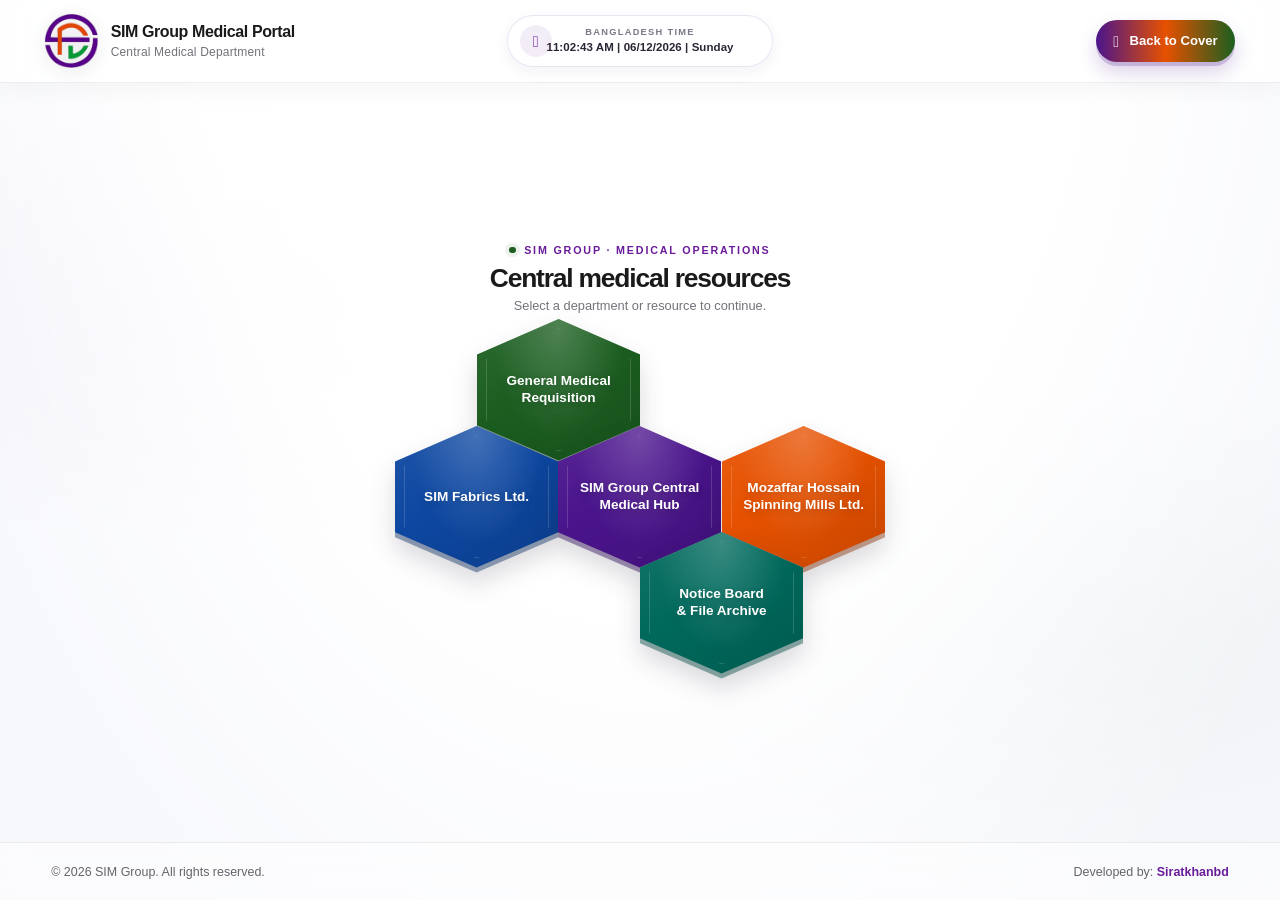
==== commit 0bdaacd9: "v3.1 portal: latest working tree (offline PWA, requisition/stock engine, notice board)" ====
--- a/dashboard.html
+++ b/dashboard.html
@@ -6,11 +6,13 @@
   <meta name="theme-color" content="#f7f8fc">
   <meta name="description" content="SIM Group Medical Portal — Central Medical Department resources and operations.">
   <title>SIM Group Medical Portal</title>
-  <link rel="preconnect" href="https://fonts.googleapis.com">
-  <link rel="preconnect" href="https://fonts.gstatic.com" crossorigin>
-  <link href="https://fonts.googleapis.com/css2?family=Inter:wght@400;500;600;700;800&display=swap" rel="stylesheet">
-  <link href="https://fonts.googleapis.com/css2?family=Courier+Prime:wght@400;700&display=swap" rel="stylesheet">
-  <link rel="stylesheet" href="https://cdn.jsdelivr.net/npm/bootstrap-icons@1.11.3/font/bootstrap-icons.min.css">
+
+  <link rel="icon" type="image/png" sizes="32x32" href="assets/img/icon-32.png">
+  <link rel="apple-touch-icon" href="assets/img/icon-180.png">
+  <link rel="manifest" href="manifest.webmanifest">
+
+  <link rel="stylesheet" href="assets/css/inter.css">
+  <link rel="stylesheet" href="assets/icons/bootstrap-icons.css">
   <link rel="stylesheet" href="styles.css">
   <script src="app.js" defer></script>
 </head>
@@ -20,7 +22,7 @@
   <header class="topbar">
     <div class="topbar-inner">
       <div class="portal-brand">
-        <img src="https://lh3.googleusercontent.com/d/1us-dKF3u2IhG1By9qiBEqOVAqqGv0mO_" alt="SIM Group Logo" class="brand-logo">
+        <img src="logo.png" alt="SIM Group Logo" class="brand-logo">
         <div class="portal-brand-copy">
           <p class="portal-brand-title">SIM Group Medical Portal</p>
           <p class="portal-brand-subtitle">Central Medical Department</p>
@@ -30,7 +32,7 @@
       <div class="clock-pill" aria-label="Live clock in Bangladesh time">
         <span class="clock-icon" aria-hidden="true"><i class="bi bi-clock-history"></i></span>
         <span class="clock-copy">
-          <span class="clock-label"><span class="live-dot" aria-hidden="true"></span> Bangladesh time</span>
+          <span class="clock-label">Bangladesh time</span>
           <time class="clock-value" id="live-clock" aria-live="off"></time>
         </span>
       </div>
@@ -63,21 +65,21 @@
 
         <div class="hex-row hex-row--middle">
           <div class="hex-tile hex-tile--blue">
-            <a class="hex-card" href="#" data-placeholder="true" aria-label="SIM Fabrics Ltd. — Notice Board and Sector Files">
+            <a class="hex-card" href="notice_board.html?sector=sim-fabrics" aria-label="SIM Fabrics Ltd. — Notice Board and Sector Files">
               <span class="hex-card-icon" aria-hidden="true"><i class="bi bi-building"></i></span>
               <span class="hex-card-title">SIM Fabrics Ltd.</span>
               <span class="hex-card-subtitle">Notice Board &amp; Sector Files</span>
             </a>
           </div>
           <div class="hex-tile hex-tile--purple">
-            <a class="hex-card" href="#" data-placeholder="true" aria-label="SIM Group Central Medical Hub — Executive Medical Operations">
+            <a class="hex-card" href="notice_board.html?sector=central" aria-label="SIM Group Central Medical Hub — Executive Medical Operations">
               <span class="hex-card-icon" aria-hidden="true"><i class="bi bi-hospital"></i></span>
               <span class="hex-card-title">SIM Group Central Medical Hub</span>
               <span class="hex-card-subtitle">Executive Medical Operations</span>
             </a>
           </div>
           <div class="hex-tile hex-tile--orange">
-            <a class="hex-card" href="#" data-placeholder="true" aria-label="Mozaffar Hossain Spinning Mills Ltd. — Notice Board and Sector Files">
+            <a class="hex-card" href="notice_board.html?sector=mozaffar" aria-label="Mozaffar Hossain Spinning Mills Ltd. — Notice Board and Sector Files">
               <span class="hex-card-icon" aria-hidden="true"><i class="bi bi-diagram-3"></i></span>
               <span class="hex-card-title">Mozaffar Hossain Spinning Mills Ltd.</span>
               <span class="hex-card-subtitle">Notice Board &amp; Sector Files</span>
@@ -87,7 +89,7 @@
 
         <div class="hex-row hex-row--bottom">
           <div class="hex-tile hex-tile--teal">
-            <a class="hex-card" href="#" data-placeholder="true" aria-label="Notice Board and File Archive — Central Files Repository">
+            <a class="hex-card" href="notice_board.html?sector=archive" aria-label="Notice Board and File Archive — Central Files Repository">
               <span class="hex-card-icon" aria-hidden="true"><i class="bi bi-archive"></i></span>
               <span class="hex-card-title">Notice Board &amp; File Archive</span>
               <span class="hex-card-subtitle">Central Files Repository</span>
@@ -103,7 +105,7 @@
   <footer class="site-footer">
     <div class="footer-inner">
       <p>© 2026 SIM Group. All rights reserved.</p>
-      <p class="dev-sign"><span class="dev-label">Developed by:</span> <a href="https://www.facebook.com/siratkhanbd" target="_blank" rel="noopener noreferrer" data-external-profile data-typewriter class="dev-typewriter">Siratkhanbd</a></p>
+      <p>Developed by: <a href="https://www.facebook.com/siratkhanbd" target="_blank" rel="noopener noreferrer" data-external-profile>Siratkhanbd</a></p>
     </div>
   </footer>
 </body>
--- a/assets/css/inter.css
+++ b/assets/css/inter.css
@@ -0,0 +1,315 @@
+/* cyrillic-ext */
+@font-face {
+  font-family: 'Inter';
+  font-style: normal;
+  font-weight: 400;
+  font-display: swap;
+  src: url(../fonts/UcC73FwrK3iLTeHuS_nVMrMxCp50SjIa2JL7SUc.woff2) format('woff2');
+  unicode-range: U+0460-052F, U+1C80-1C8A, U+20B4, U+2DE0-2DFF, U+A640-A69F, U+FE2E-FE2F;
+}
+/* cyrillic */
+@font-face {
+  font-family: 'Inter';
+  font-style: normal;
+  font-weight: 400;
+  font-display: swap;
+  src: url(../fonts/UcC73FwrK3iLTeHuS_nVMrMxCp50SjIa0ZL7SUc.woff2) format('woff2');
+  unicode-range: U+0301, U+0400-045F, U+0490-0491, U+04B0-04B1, U+2116;
+}
+/* greek-ext */
+@font-face {
+  font-family: 'Inter';
+  font-style: normal;
+  font-weight: 400;
+  font-display: swap;
+  src: url(../fonts/UcC73FwrK3iLTeHuS_nVMrMxCp50SjIa2ZL7SUc.woff2) format('woff2');
+  unicode-range: U+1F00-1FFF;
+}
+/* greek */
+@font-face {
+  font-family: 'Inter';
+  font-style: normal;
+  font-weight: 400;
+  font-display: swap;
+  src: url(../fonts/UcC73FwrK3iLTeHuS_nVMrMxCp50SjIa1pL7SUc.woff2) format('woff2');
+  unicode-range: U+0370-0377, U+037A-037F, U+0384-038A, U+038C, U+038E-03A1, U+03A3-03FF;
+}
+/* vietnamese */
+@font-face {
+  font-family: 'Inter';
+  font-style: normal;
+  font-weight: 400;
+  font-display: swap;
+  src: url(../fonts/UcC73FwrK3iLTeHuS_nVMrMxCp50SjIa2pL7SUc.woff2) format('woff2');
+  unicode-range: U+0102-0103, U+0110-0111, U+0128-0129, U+0168-0169, U+01A0-01A1, U+01AF-01B0, U+0300-0301, U+0303-0304, U+0308-0309, U+0323, U+0329, U+1EA0-1EF9, U+20AB;
+}
+/* latin-ext */
+@font-face {
+  font-family: 'Inter';
+  font-style: normal;
+  font-weight: 400;
+  font-display: swap;
+  src: url(../fonts/UcC73FwrK3iLTeHuS_nVMrMxCp50SjIa25L7SUc.woff2) format('woff2');
+  unicode-range: U+0100-02BA, U+02BD-02C5, U+02C7-02CC, U+02CE-02D7, U+02DD-02FF, U+0304, U+0308, U+0329, U+1D00-1DBF, U+1E00-1E9F, U+1EF2-1EFF, U+2020, U+20A0-20AB, U+20AD-20C4, U+2113, U+2C60-2C7F, U+A720-A7FF;
+}
+/* latin */
+@font-face {
+  font-family: 'Inter';
+  font-style: normal;
+  font-weight: 400;
+  font-display: swap;
+  src: url(../fonts/UcC73FwrK3iLTeHuS_nVMrMxCp50SjIa1ZL7.woff2) format('woff2');
+  unicode-range: U+0000-00FF, U+0131, U+0152-0153, U+02BB-02BC, U+02C6, U+02DA, U+02DC, U+0304, U+0308, U+0329, U+2000-206F, U+20AC, U+2122, U+2191, U+2193, U+2212, U+2215, U+FEFF, U+FFFD;
+}
+/* cyrillic-ext */
+@font-face {
+  font-family: 'Inter';
+  font-style: normal;
+  font-weight: 500;
+  font-display: swap;
+  src: url(../fonts/UcC73FwrK3iLTeHuS_nVMrMxCp50SjIa2JL7SUc.woff2) format('woff2');
+  unicode-range: U+0460-052F, U+1C80-1C8A, U+20B4, U+2DE0-2DFF, U+A640-A69F, U+FE2E-FE2F;
+}
+/* cyrillic */
+@font-face {
+  font-family: 'Inter';
+  font-style: normal;
+  font-weight: 500;
+  font-display: swap;
+  src: url(../fonts/UcC73FwrK3iLTeHuS_nVMrMxCp50SjIa0ZL7SUc.woff2) format('woff2');
+  unicode-range: U+0301, U+0400-045F, U+0490-0491, U+04B0-04B1, U+2116;
+}
+/* greek-ext */
+@font-face {
+  font-family: 'Inter';
+  font-style: normal;
+  font-weight: 500;
+  font-display: swap;
+  src: url(../fonts/UcC73FwrK3iLTeHuS_nVMrMxCp50SjIa2ZL7SUc.woff2) format('woff2');
+  unicode-range: U+1F00-1FFF;
+}
+/* greek */
+@font-face {
+  font-family: 'Inter';
+  font-style: normal;
+  font-weight: 500;
+  font-display: swap;
+  src: url(../fonts/UcC73FwrK3iLTeHuS_nVMrMxCp50SjIa1pL7SUc.woff2) format('woff2');
+  unicode-range: U+0370-0377, U+037A-037F, U+0384-038A, U+038C, U+038E-03A1, U+03A3-03FF;
+}
+/* vietnamese */
+@font-face {
+  font-family: 'Inter';
+  font-style: normal;
+  font-weight: 500;
+  font-display: swap;
+  src: url(../fonts/UcC73FwrK3iLTeHuS_nVMrMxCp50SjIa2pL7SUc.woff2) format('woff2');
+  unicode-range: U+0102-0103, U+0110-0111, U+0128-0129, U+0168-0169, U+01A0-01A1, U+01AF-01B0, U+0300-0301, U+0303-0304, U+0308-0309, U+0323, U+0329, U+1EA0-1EF9, U+20AB;
+}
+/* latin-ext */
+@font-face {
+  font-family: 'Inter';
+  font-style: normal;
+  font-weight: 500;
+  font-display: swap;
+  src: url(../fonts/UcC73FwrK3iLTeHuS_nVMrMxCp50SjIa25L7SUc.woff2) format('woff2');
+  unicode-range: U+0100-02BA, U+02BD-02C5, U+02C7-02CC, U+02CE-02D7, U+02DD-02FF, U+0304, U+0308, U+0329, U+1D00-1DBF, U+1E00-1E9F, U+1EF2-1EFF, U+2020, U+20A0-20AB, U+20AD-20C4, U+2113, U+2C60-2C7F, U+A720-A7FF;
+}
+/* latin */
+@font-face {
+  font-family: 'Inter';
+  font-style: normal;
+  font-weight: 500;
+  font-display: swap;
+  src: url(../fonts/UcC73FwrK3iLTeHuS_nVMrMxCp50SjIa1ZL7.woff2) format('woff2');
+  unicode-range: U+0000-00FF, U+0131, U+0152-0153, U+02BB-02BC, U+02C6, U+02DA, U+02DC, U+0304, U+0308, U+0329, U+2000-206F, U+20AC, U+2122, U+2191, U+2193, U+2212, U+2215, U+FEFF, U+FFFD;
+}
+/* cyrillic-ext */
+@font-face {
+  font-family: 'Inter';
+  font-style: normal;
+  font-weight: 600;
+  font-display: swap;
+  src: url(../fonts/UcC73FwrK3iLTeHuS_nVMrMxCp50SjIa2JL7SUc.woff2) format('woff2');
+  unicode-range: U+0460-052F, U+1C80-1C8A, U+20B4, U+2DE0-2DFF, U+A640-A69F, U+FE2E-FE2F;
+}
+/* cyrillic */
+@font-face {
+  font-family: 'Inter';
+  font-style: normal;
+  font-weight: 600;
+  font-display: swap;
+  src: url(../fonts/UcC73FwrK3iLTeHuS_nVMrMxCp50SjIa0ZL7SUc.woff2) format('woff2');
+  unicode-range: U+0301, U+0400-045F, U+0490-0491, U+04B0-04B1, U+2116;
+}
+/* greek-ext */
+@font-face {
+  font-family: 'Inter';
+  font-style: normal;
+  font-weight: 600;
+  font-display: swap;
+  src: url(../fonts/UcC73FwrK3iLTeHuS_nVMrMxCp50SjIa2ZL7SUc.woff2) format('woff2');
+  unicode-range: U+1F00-1FFF;
+}
+/* greek */
+@font-face {
+  font-family: 'Inter';
+  font-style: normal;
+  font-weight: 600;
+  font-display: swap;
+  src: url(../fonts/UcC73FwrK3iLTeHuS_nVMrMxCp50SjIa1pL7SUc.woff2) format('woff2');
+  unicode-range: U+0370-0377, U+037A-037F, U+0384-038A, U+038C, U+038E-03A1, U+03A3-03FF;
+}
+/* vietnamese */
+@font-face {
+  font-family: 'Inter';
+  font-style: normal;
+  font-weight: 600;
+  font-display: swap;
+  src: url(../fonts/UcC73FwrK3iLTeHuS_nVMrMxCp50SjIa2pL7SUc.woff2) format('woff2');
+  unicode-range: U+0102-0103, U+0110-0111, U+0128-0129, U+0168-0169, U+01A0-01A1, U+01AF-01B0, U+0300-0301, U+0303-0304, U+0308-0309, U+0323, U+0329, U+1EA0-1EF9, U+20AB;
+}
+/* latin-ext */
+@font-face {
+  font-family: 'Inter';
+  font-style: normal;
+  font-weight: 600;
+  font-display: swap;
+  src: url(../fonts/UcC73FwrK3iLTeHuS_nVMrMxCp50SjIa25L7SUc.woff2) format('woff2');
+  unicode-range: U+0100-02BA, U+02BD-02C5, U+02C7-02CC, U+02CE-02D7, U+02DD-02FF, U+0304, U+0308, U+0329, U+1D00-1DBF, U+1E00-1E9F, U+1EF2-1EFF, U+2020, U+20A0-20AB, U+20AD-20C4, U+2113, U+2C60-2C7F, U+A720-A7FF;
+}
+/* latin */
+@font-face {
+  font-family: 'Inter';
+  font-style: normal;
+  font-weight: 600;
+  font-display: swap;
+  src: url(../fonts/UcC73FwrK3iLTeHuS_nVMrMxCp50SjIa1ZL7.woff2) format('woff2');
+  unicode-range: U+0000-00FF, U+0131, U+0152-0153, U+02BB-02BC, U+02C6, U+02DA, U+02DC, U+0304, U+0308, U+0329, U+2000-206F, U+20AC, U+2122, U+2191, U+2193, U+2212, U+2215, U+FEFF, U+FFFD;
+}
+/* cyrillic-ext */
+@font-face {
+  font-family: 'Inter';
+  font-style: normal;
+  font-weight: 700;
+  font-display: swap;
+  src: url(../fonts/UcC73FwrK3iLTeHuS_nVMrMxCp50SjIa2JL7SUc.woff2) format('woff2');
+  unicode-range: U+0460-052F, U+1C80-1C8A, U+20B4, U+2DE0-2DFF, U+A640-A69F, U+FE2E-FE2F;
+}
+/* cyrillic */
+@font-face {
+  font-family: 'Inter';
+  font-style: normal;
+  font-weight: 700;
+  font-display: swap;
+  src: url(../fonts/UcC73FwrK3iLTeHuS_nVMrMxCp50SjIa0ZL7SUc.woff2) format('woff2');
+  unicode-range: U+0301, U+0400-045F, U+0490-0491, U+04B0-04B1, U+2116;
+}
+/* greek-ext */
+@font-face {
+  font-family: 'Inter';
+  font-style: normal;
+  font-weight: 700;
+  font-display: swap;
+  src: url(../fonts/UcC73FwrK3iLTeHuS_nVMrMxCp50SjIa2ZL7SUc.woff2) format('woff2');
+  unicode-range: U+1F00-1FFF;
+}
+/* greek */
+@font-face {
+  font-family: 'Inter';
+  font-style: normal;
+  font-weight: 700;
+  font-display: swap;
+  src: url(../fonts/UcC73FwrK3iLTeHuS_nVMrMxCp50SjIa1pL7SUc.woff2) format('woff2');
+  unicode-range: U+0370-0377, U+037A-037F, U+0384-038A, U+038C, U+038E-03A1, U+03A3-03FF;
+}
+/* vietnamese */
+@font-face {
+  font-family: 'Inter';
+  font-style: normal;
+  font-weight: 700;
+  font-display: swap;
+  src: url(../fonts/UcC73FwrK3iLTeHuS_nVMrMxCp50SjIa2pL7SUc.woff2) format('woff2');
+  unicode-range: U+0102-0103, U+0110-0111, U+0128-0129, U+0168-0169, U+01A0-01A1, U+01AF-01B0, U+0300-0301, U+0303-0304, U+0308-0309, U+0323, U+0329, U+1EA0-1EF9, U+20AB;
+}
+/* latin-ext */
+@font-face {
+  font-family: 'Inter';
+  font-style: normal;
+  font-weight: 700;
+  font-display: swap;
+  src: url(../fonts/UcC73FwrK3iLTeHuS_nVMrMxCp50SjIa25L7SUc.woff2) format('woff2');
+  unicode-range: U+0100-02BA, U+02BD-02C5, U+02C7-02CC, U+02CE-02D7, U+02DD-02FF, U+0304, U+0308, U+0329, U+1D00-1DBF, U+1E00-1E9F, U+1EF2-1EFF, U+2020, U+20A0-20AB, U+20AD-20C4, U+2113, U+2C60-2C7F, U+A720-A7FF;
+}
+/* latin */
+@font-face {
+  font-family: 'Inter';
+  font-style: normal;
+  font-weight: 700;
+  font-display: swap;
+  src: url(../fonts/UcC73FwrK3iLTeHuS_nVMrMxCp50SjIa1ZL7.woff2) format('woff2');
+  unicode-range: U+0000-00FF, U+0131, U+0152-0153, U+02BB-02BC, U+02C6, U+02DA, U+02DC, U+0304, U+0308, U+0329, U+2000-206F, U+20AC, U+2122, U+2191, U+2193, U+2212, U+2215, U+FEFF, U+FFFD;
+}
+/* cyrillic-ext */
+@font-face {
+  font-family: 'Inter';
+  font-style: normal;
+  font-weight: 800;
+  font-display: swap;
+  src: url(../fonts/UcC73FwrK3iLTeHuS_nVMrMxCp50SjIa2JL7SUc.woff2) format('woff2');
+  unicode-range: U+0460-052F, U+1C80-1C8A, U+20B4, U+2DE0-2DFF, U+A640-A69F, U+FE2E-FE2F;
+}
+/* cyrillic */
+@font-face {
+  font-family: 'Inter';
+  font-style: normal;
+  font-weight: 800;
+  font-display: swap;
+  src: url(../fonts/UcC73FwrK3iLTeHuS_nVMrMxCp50SjIa0ZL7SUc.woff2) format('woff2');
+  unicode-range: U+0301, U+0400-045F, U+0490-0491, U+04B0-04B1, U+2116;
+}
+/* greek-ext */
+@font-face {
+  font-family: 'Inter';
+  font-style: normal;
+  font-weight: 800;
+  font-display: swap;
+  src: url(../fonts/UcC73FwrK3iLTeHuS_nVMrMxCp50SjIa2ZL7SUc.woff2) format('woff2');
+  unicode-range: U+1F00-1FFF;
+}
+/* greek */
+@font-face {
+  font-family: 'Inter';
+  font-style: normal;
+  font-weight: 800;
+  font-display: swap;
+  src: url(../fonts/UcC73FwrK3iLTeHuS_nVMrMxCp50SjIa1pL7SUc.woff2) format('woff2');
+  unicode-range: U+0370-0377, U+037A-037F, U+0384-038A, U+038C, U+038E-03A1, U+03A3-03FF;
+}
+/* vietnamese */
+@font-face {
+  font-family: 'Inter';
+  font-style: normal;
+  font-weight: 800;
+  font-display: swap;
+  src: url(../fonts/UcC73FwrK3iLTeHuS_nVMrMxCp50SjIa2pL7SUc.woff2) format('woff2');
+  unicode-range: U+0102-0103, U+0110-0111, U+0128-0129, U+0168-0169, U+01A0-01A1, U+01AF-01B0, U+0300-0301, U+0303-0304, U+0308-0309, U+0323, U+0329, U+1EA0-1EF9, U+20AB;
+}
+/* latin-ext */
+@font-face {
+  font-family: 'Inter';
+  font-style: normal;
+  font-weight: 800;
+  font-display: swap;
+  src: url(../fonts/UcC73FwrK3iLTeHuS_nVMrMxCp50SjIa25L7SUc.woff2) format('woff2');
+  unicode-range: U+0100-02BA, U+02BD-02C5, U+02C7-02CC, U+02CE-02D7, U+02DD-02FF, U+0304, U+0308, U+0329, U+1D00-1DBF, U+1E00-1E9F, U+1EF2-1EFF, U+2020, U+20A0-20AB, U+20AD-20C4, U+2113, U+2C60-2C7F, U+A720-A7FF;
+}
+/* latin */
+@font-face {
+  font-family: 'Inter';
+  font-style: normal;
+  font-weight: 800;
+  font-display: swap;
+  src: url(../fonts/UcC73FwrK3iLTeHuS_nVMrMxCp50SjIa1ZL7.woff2) format('woff2');
+  unicode-range: U+0000-00FF, U+0131, U+0152-0153, U+02BB-02BC, U+02C6, U+02DA, U+02DC, U+0304, U+0308, U+0329, U+2000-206F, U+20AC, U+2122, U+2191, U+2193, U+2212, U+2215, U+FEFF, U+FFFD;
+}
--- a/styles.css
+++ b/styles.css
@@ -105,39 +105,6 @@
   backdrop-filter: blur(12px);
   -webkit-backdrop-filter: blur(12px);
 }
-.footer-inner .dev-sign { margin: 0; display: inline-flex; align-items: center; gap: .5rem; flex-wrap: wrap; }
-.footer-inner .dev-label { color: #6e6e6e; font-family: 'Courier Prime', ui-monospace, SFMono-Regular, Menlo, Monaco, Consolas, monospace; font-size: .82rem; font-weight: 400; letter-spacing: -.01em; }
-.dev-typewriter {
-  display: inline-flex;
-  align-items: center;
-  color: #1a1a1a;
-  font-family: 'Courier Prime', ui-monospace, SFMono-Regular, Menlo, Monaco, Consolas, monospace;
-  font-weight: 700;
-  font-size: .86rem;
-  letter-spacing: 0;
-  text-decoration: none;
-  border-bottom: 1px dashed rgba(26,26,26,.28);
-  padding-bottom: 1px;
-  transition: color .2s ease, border-color .2s ease;
-  min-width: 0;
-}
-.dev-typewriter:hover { color: #000; border-bottom-color: #000; border-bottom-style: solid; }
-.dev-typewriter .tw-text { white-space: nowrap; }
-.dev-typewriter .tw-cursor {
-  display: inline-block;
-  width: .55em;
-  height: 1em;
-  margin-left: 3px;
-  background: #1a1a1a;
-  vertical-align: -2px;
-  animation: twBlink .95s step-end infinite;
-}
-.dev-typewriter.is-done .tw-cursor { opacity: 0; animation: none; transition: opacity .5s ease; }
-@keyframes twBlink { 0%,50%{opacity:1} 51%,100%{opacity:0} }
-@media (prefers-reduced-motion: reduce) {
-  .dev-typewriter .tw-cursor { animation: none; opacity: 0; }
-}
-
 
 .footer-inner {
   width: min(100%, var(--content-width));
@@ -168,50 +135,11 @@
   text-underline-offset: 3px;
 }
 
-/* Page 1: cover — Full-page 360° splash loader */
-.splash-overlay {
-  position: fixed;
-  inset: 0;
-  z-index: 9999;
-  display: grid;
-  place-items: center;
-  background:
-    radial-gradient(ellipse at 50% -10%, rgba(255,255,255,1) 0, rgba(255,255,255,.96) 22rem, transparent 36rem),
-    radial-gradient(ellipse at 18% 32%, rgba(74,20,140,.06) 0, transparent 20rem),
-    radial-gradient(ellipse at 85% 75%, rgba(0,105,92,.05) 0, transparent 22rem),
-    #f7f8fc;
-  animation: splashFade .32s ease 1.32s forwards;
-}
-.splash-logo-wrap {
-  width: clamp(7rem, 15vw, 11rem);
-  height: clamp(7rem, 15vw, 11rem);
-  display: grid;
-  place-items: center;
-  padding: .5rem;
-  border-radius: 50%;
-  background: #fff;
-  border: 1px solid rgba(74,20,140,.12);
-  box-shadow: 0 18px 44px rgba(43,26,75,.14), 0 0 0 12px rgba(255,255,255,.62);
-  animation: splashSpin 1.32s cubic-bezier(0.68, -0.15, 0.32, 1.15) both;
-}
-.splash-logo {
-  width: 84%;
-  height: 84%;
-  object-fit: contain;
-  display: block;
-}
-@keyframes splashSpin {
-  0% { transform: rotate(0deg) scale(.78); opacity: 0; filter: blur(5px); }
-  18% { opacity: 1; filter: blur(0); }
-  100% { transform: rotate(360deg) scale(1); opacity: 1; filter: blur(0); }
-}
-@keyframes splashFade {
-  0% { opacity: 1; visibility: visible; }
-  100% { opacity: 0; visibility: hidden; pointer-events: none; }
-}
-
+/* Page 1: cover */
 .page-shell--cover {
-  overflow-x: clip;
+  overflow: hidden;
+  height: 100vh;
+  height: 100svh;
 }
 
 .cover-main {
@@ -221,7 +149,7 @@
   min-height: 0;
   display: grid;
   place-items: center;
-  padding: clamp(1.25rem, 5vh, 3.5rem) clamp(1rem, 3vw, 2rem);
+  padding: 0.5rem 1rem;
 }
 
 .cover-main::before {
@@ -237,17 +165,17 @@
 
 .cover-content {
   position: relative;
-  width: min(100%, 54rem);
+  width: min(100%, 48rem);
   margin-inline: auto;
-  padding: clamp(2rem, 5vw, 4.25rem) clamp(1.25rem, 5.5vw, 5rem);
+  padding: 1.8rem 2.5rem 2.1rem;
   border: 1px solid rgba(74, 20, 140, .1);
-  border-radius: clamp(1.6rem, 3.5vw, 2.6rem);
+  border-radius: 2rem;
   background: linear-gradient(155deg, rgba(255, 255, 255, .94), rgba(255, 255, 255, .78));
   box-shadow: 0 28px 80px rgba(43, 26, 75, .1), 0 5px 18px rgba(43, 26, 75, .05), inset 0 1px 0 rgba(255, 255, 255, .94);
   backdrop-filter: blur(12px);
   -webkit-backdrop-filter: blur(12px);
   text-align: center;
-  animation: cover-arrive .72s cubic-bezier(0.175,0.885,0.32,1.18) 1.68s both;
+  animation: cover-arrive .7s ease both;
 }
 
 .cover-content::before {
@@ -268,41 +196,18 @@
 }
 
 .cover-logo-wrap {
-  position: relative;
-  isolation: isolate;
-  width: clamp(7rem, 13vw, 9rem);
+  width: 6.5rem;
   aspect-ratio: 1 / 1;
-  margin: 0 auto clamp(1.5rem, 3vw, 2rem);
-  padding: .4rem;
+  margin: 0 auto 1.2rem;
+  padding: .3rem;
   display: grid;
   place-items: center;
   border: 1px solid rgba(74, 20, 140, .12);
   border-radius: 50%;
   background: #fff;
   box-shadow: 0 14px 34px rgba(43, 26, 75, .12), 0 0 0 7px rgba(255, 255, 255, .55);
-  overflow: hidden;
-  animation: logoIntro 1.05s cubic-bezier(0.175, 0.885, 0.32, 1.275) 1.68s both;
-}
-.cover-logo-wrap::before {
-  content: '';
-  position: absolute;
-  inset: -2px;
-  border-radius: 50%;
-  background: conic-gradient(from 0deg, var(--purple), var(--orange), var(--green), var(--purple));
-  z-index: -1;
-  opacity: 0;
-  animation: ringReveal 1.05s ease 1.68s both;
-}
-.cover-logo-wrap::after {
-  content: '';
-  position: absolute;
-  inset: 0;
-  border-radius: 50%;
-  background: linear-gradient(105deg, transparent 42%, rgba(255,255,255,.85) 50%, transparent 58%);
-  transform: translateX(-130%);
-  animation: shineSweep 1s ease 2.18s both;
-  pointer-events: none;
-}
+}
+
 .cover-logo-wrap .brand-logo {
   display: block;
   width: 100%;
@@ -310,65 +215,18 @@
   object-fit: contain;
   object-position: center;
   image-rendering: auto;
-  animation: logoSpin 1.05s cubic-bezier(0.175, 0.885, 0.32, 1.275) 1.68s both;
-}
-@keyframes logoIntro {
-  0% { opacity: 0; transform: scale(0.55) rotate(-18deg); filter: blur(6px); }
-  55% { opacity: 1; transform: scale(1.06) rotate(3deg); filter: blur(0); }
-  100% { opacity: 1; transform: scale(1) rotate(0deg); filter: blur(0); }
-}
-@keyframes logoSpin {
-  0% { transform: scale(0.88) rotate(-180deg); opacity: 0; }
-  50% { transform: scale(1.02) rotate(12deg); opacity: 1; }
-  100% { transform: scale(1) rotate(0deg); opacity: 1; }
-}
-@keyframes ringReveal {
-  0% { opacity: 0; transform: scale(0.8) rotate(0deg); }
-  35% { opacity: .55; }
-  100% { opacity: 0; transform: scale(1.22) rotate(180deg); }
-}
-@keyframes shineSweep {
-  0% { transform: translateX(-130%); opacity: 0; }
-  20% { opacity: 1; }
-  100% { transform: translateX(130%); opacity: 0; }
-}
-/* stagger: sob part alada theke ese assemble — logo splash er por jora lagbe */
-.cover-heading, .cover-divider, .cover-address, .enter-button {
-  animation-timing-function: cubic-bezier(0.175,0.885,0.32,1.18);
-  animation-fill-mode: both;
-}
-.cover-heading { animation: headingAssemble .75s 1.82s both; }
-.cover-divider { animation: dividerAssemble .6s 1.95s both; }
-.cover-address { animation: addressAssemble .75s 2.08s both; }
-.enter-button { animation: buttonAssemble .7s 2.22s both; }
-
-@keyframes headingAssemble {
-  0% { opacity: 0; transform: translate(-160px, -90px) rotate(-8deg) scale(.85); filter: blur(4px); }
-  100% { opacity: 1; transform: translate(0,0) rotate(0) scale(1); filter: blur(0); }
-}
-@keyframes dividerAssemble {
-  0% { opacity: 0; transform: scaleX(0) scaleY(0.5); }
-  100% { opacity: .78; transform: scaleX(1) scaleY(1); }
-}
-@keyframes addressAssemble {
-  0% { opacity: 0; transform: translate(150px, 80px) rotate(5deg) scale(.88); filter: blur(4px); }
-  100% { opacity: 1; transform: translate(0,0) rotate(0) scale(1); filter: blur(0); }
-}
-@keyframes buttonAssemble {
-  0% { opacity: 0; transform: translateY(70px) scale(.75) rotate(2deg); }
-  100% { opacity: 1; transform: translateY(0) scale(1) rotate(0); }
 }
 
 .cover-heading {
   display: grid;
   justify-items: center;
-  gap: .42rem;
+  gap: .3rem;
 }
 
 .cover-title {
   margin: 0;
   color: var(--text-primary);
-  font-size: clamp(2rem, 5.2vw, 4.5rem);
+  font-size: 3.2rem;
   font-weight: 800;
   letter-spacing: .04em;
   line-height: 1.06;
@@ -376,19 +234,19 @@
 }
 
 .cover-group {
-  margin: .25rem 0 0;
+  margin: .15rem 0 0;
   padding-left: .4em;
   color: var(--purple-dark);
-  font-size: clamp(.9rem, 1.7vw, 1.16rem);
+  font-size: 1rem;
   font-weight: 700;
   letter-spacing: .4em;
   line-height: 1.4;
 }
 
 .cover-divider {
-  width: 3.8rem;
-  height: .22rem;
-  margin: 1.55rem auto 1.3rem;
+  width: 3.5rem;
+  height: .2rem;
+  margin: 1.1rem auto 1rem;
   border-radius: 999px;
   background: linear-gradient(90deg, var(--purple), var(--orange), var(--green));
   opacity: .78;
@@ -396,21 +254,21 @@
 
 .cover-address {
   width: fit-content;
-  max-width: min(100%, 38rem);
-  min-height: 3rem;
+  max-width: min(100%, 36rem);
+  min-height: 2.6rem;
   margin: 0 auto;
-  padding: .72rem 1.1rem;
+  padding: .5rem 1rem;
   display: flex;
   align-items: center;
   justify-content: center;
-  gap: .6rem;
+  gap: .5rem;
   border: 1px solid rgba(74, 20, 140, .09);
   border-radius: 999px;
   color: var(--text-secondary);
   background: rgba(255, 255, 255, .62);
-  font-size: clamp(.82rem, 1.2vw, .96rem);
+  font-size: .88rem;
   font-weight: 500;
-  line-height: 1.5;
+  line-height: 1.4;
   text-align: left;
   text-wrap: balance;
 }
@@ -418,23 +276,23 @@
 .cover-address .bi {
   flex: 0 0 auto;
   color: var(--purple-dark);
-  font-size: 1rem;
+  font-size: .95rem;
 }
 
 .gradient-pill {
-  min-height: 2.85rem;
+  min-height: 2.6rem;
   display: inline-flex;
   align-items: center;
   justify-content: center;
-  gap: .72rem;
-  padding: .78rem 1.2rem;
+  gap: .65rem;
+  padding: .65rem 1.1rem;
   border: 0;
   border-radius: 999px;
   color: #fff;
   background: linear-gradient(90deg, var(--purple), var(--orange), var(--green));
-  box-shadow: 0 5px 0 rgba(74, 20, 140, .2), 0 13px 25px rgba(74, 20, 140, .2);
+  box-shadow: 0 4px 0 rgba(74, 20, 140, .2), 0 10px 20px rgba(74, 20, 140, .2);
   font: inherit;
-  font-size: .92rem;
+  font-size: .88rem;
   font-weight: 700;
   line-height: 1;
   white-space: nowrap;
@@ -445,12 +303,12 @@
   color: #fff;
   transform: translateY(-3px);
   filter: saturate(1.1);
-  box-shadow: 0 8px 0 rgba(74, 20, 140, .2), 0 19px 31px rgba(74, 20, 140, .25);
+  box-shadow: 0 7px 0 rgba(74, 20, 140, .2), 0 16px 26px rgba(74, 20, 140, .25);
 }
 
 .gradient-pill:active {
   transform: translateY(2px);
-  box-shadow: 0 2px 0 rgba(74, 20, 140, .2), 0 7px 14px rgba(74, 20, 140, .19);
+  box-shadow: 0 2px 0 rgba(74, 20, 140, .2), 0 6px 12px rgba(74, 20, 140, .19);
 }
 
 .gradient-pill:focus-visible {
@@ -459,14 +317,14 @@
 }
 
 .enter-button {
-  min-width: 12.4rem;
-  margin-top: 1.8rem;
-  padding: 1.05rem 1.65rem;
-  font-size: 1rem;
+  min-width: 11.5rem;
+  margin-top: 1.3rem;
+  padding: .85rem 1.4rem;
+  font-size: .95rem;
 }
 
 .enter-button .bi {
-  font-size: 1.15rem;
+  font-size: 1.05rem;
   transition: transform .28s var(--spring);
 }
 
@@ -475,8 +333,16 @@
 }
 
 /* Page 2: dashboard header */
-.page-shell--dashboard {
+.page-shell--dashboard:not(.requisition-page) {
+  overflow: hidden;
+  height: 100vh;
+  height: 100svh;
+}
+
+.page-shell--requisition {
   overflow-x: clip;
+  min-height: 100vh;
+  min-height: 100svh;
 }
 
 .topbar {
@@ -540,17 +406,24 @@
 }
 
 .clock-pill {
-  position: relative;
-  isolation: isolate;
   min-width: max-content;
-  display: inline-flex;
+  display: flex;
   align-items: center;
-  gap: .95rem;
-  padding: .78rem 1.45rem .78rem .95rem;
+  justify-content: center;
+  gap: .68rem;
+  padding: .58rem .73rem;
+  border: 1px solid rgba(74, 20, 140, .11);
   border-radius: 999px;
-  background: rgba(255,255,255,.94);
-  border: 1px solid rgba(26,26,26,.07);
-  box-shadow: 0 10px 28px rgba(26,26,26,.07), 0 4px 12px rgba(26,26,26,.04);
+  background: rgba(255, 255, 255, .88);
+  box-shadow: 0 5px 15px rgba(40, 24, 66, .055), inset 0 1px 0 rgba(255, 255, 255, .8);
+}
+
+/* Invisible spacer that mirrors the icon, so the "Bangladesh time" label and the
+   time value sit exactly on the centre line of the pill. */
+.clock-pill::after {
+  content: '';
+  flex: 0 0 2rem;
+  height: 1px;
 }
 
 .clock-icon {
@@ -560,60 +433,38 @@
   display: grid;
   place-items: center;
   border-radius: 50%;
-  color: #5a5468;
-  background: #f4f3f8;
-  border: 1px solid rgba(26,26,26,.06);
-  font-size: .98rem;
-  position: relative;
-  z-index: 1;
+  color: var(--purple-dark);
+  background: rgba(106, 27, 154, .08);
+  font-size: 1rem;
 }
 
 .clock-copy {
   min-width: 0;
   display: flex;
   flex-direction: column;
-  gap: .26rem;
   align-items: center;
+  gap: .08rem;
   text-align: center;
-  position: relative;
-  z-index: 1;
 }
 
 .clock-label {
-  display: inline-flex;
-  align-items: center;
-  justify-content: center;
-  gap: .42rem;
-  color: #9a95a6;
-  font-size: .60rem;
-  font-weight: 650;
-  letter-spacing: .20em;
-  line-height: 1;
+  color: #7d7785;
+  font-size: .58rem;
+  font-weight: 700;
+  letter-spacing: .14em;
+  line-height: 1.2;
   text-transform: uppercase;
-  text-align: center;
-  width: 100%;
-}
-.live-dot {
-  width: .36rem;
-  height: .36rem;
-  flex: 0 0 auto;
-  border-radius: 50%;
-  background: #9a95a6;
-  opacity: .9;
-}
-@keyframes livePulse { 0%,100%{opacity:.9} 50%{opacity:.55} }
+}
 
 .clock-value {
   display: block;
-  color: #1e1b24;
-  font-size: .80rem;
+  color: #2c2535;
+  font-size: .72rem;
   font-variant-numeric: tabular-nums;
-  font-weight: 700;
-  letter-spacing: .035em;
+  font-weight: 650;
+  letter-spacing: .005em;
   line-height: 1.25;
   white-space: nowrap;
-  text-align: center;
-  width: 100%;
 }
 
 .back-button {
@@ -632,21 +483,23 @@
 
 /* Dashboard body and directory heading */
 .dashboard-main {
-  flex: 1 0 auto;
+  flex: 1 1 auto;
+  min-height: 0;
   display: flex;
   flex-direction: column;
+  justify-content: center;
   align-items: center;
-  padding: 0 0 .4rem;
+  padding: 0 0 0.4rem;
 }
 
 .portal-overview {
   width: min(48rem, calc(100% - 2rem));
-  margin: clamp(1.35rem, 2.7vw, 2.15rem) auto .55rem;
+  margin: 0.35rem auto 0.2rem;
   text-align: center;
 }
 
 .portal-kicker {
-  margin: 0 0 .42rem;
+  margin: 0 0 .35rem;
   display: inline-flex;
   align-items: center;
   justify-content: center;
@@ -669,25 +522,25 @@
 .portal-overview h1 {
   margin: 0;
   color: var(--text-primary);
-  font-size: clamp(1.55rem, 3vw, 2.25rem);
+  font-size: 1.65rem;
   font-weight: 750;
   letter-spacing: -.045em;
-  line-height: 1.18;
+  line-height: 1.15;
   text-wrap: balance;
 }
 
 .portal-overview > p:last-child {
-  margin: .45rem 0 0;
+  margin: 0.2rem 0 0;
   color: #74717b;
-  font-size: .9rem;
-  line-height: 1.5;
+  font-size: 0.8rem;
+  line-height: 1.4;
 }
 
 .directory {
   width: 100%;
   display: flex;
   justify-content: center;
-  padding: 0 1rem .6rem;
+  padding: 0 1rem .4rem;
 }
 
 /*
@@ -696,13 +549,13 @@
   height margins interlock the rows with no vertical gaps.
 */
 .hex-honeycomb {
-  --hex-width: clamp(10.5rem, 18vw, 15.5rem);
-  --hex-height: clamp(9.135rem, 15.66vw, 13.48rem);
-  --hex-overlap: clamp(2.284rem, 3.915vw, 3.37rem);
-  --hex-half-width: clamp(5.25rem, 9vw, 7.75rem);
-  width: 100%;
-  max-width: 82rem;
-  margin: .45rem auto 1.45rem;
+  --hex-width: 10.2rem;
+  --hex-height: 8.85rem;
+  --hex-overlap: 2.21rem;
+  --hex-half-width: 5.1rem;
+  width: calc(100% - var(--hex-width));
+  max-width: 65rem;
+  margin: 0.1rem auto 0.3rem;
   display: flex;
   flex-direction: column;
   align-items: stretch;
@@ -755,7 +608,7 @@
 .hex-tile:hover,
 .hex-tile:focus-within {
   z-index: 50;
-  transform: scale(1.15);
+  transform: scale(1.3);
   filter:
     drop-shadow(0 8px 0 var(--tile-shadow))
     drop-shadow(0 23px 21px rgba(18, 17, 34, .27))
@@ -767,13 +620,17 @@
   isolation: isolate;
   width: 100%;
   height: 100%;
-  display: block;
+  display: flex;
+  flex-direction: column;
+  align-items: center;
+  justify-content: center;
   overflow: hidden;
   color: #fff;
   background: var(--tile-color);
   clip-path: polygon(50% 0%, 100% 25%, 100% 75%, 50% 100%, 0% 75%, 0% 25%);
   -webkit-clip-path: polygon(50% 0%, 100% 25%, 100% 75%, 50% 100%, 0% 75%, 0% 25%);
   text-align: center;
+  padding: 0 12%;
 }
 
 .hex-card::before {
@@ -802,86 +659,78 @@
 .hex-card-icon,
 .hex-card-title,
 .hex-card-subtitle {
-  position: absolute;
+  position: relative;
   z-index: 2;
-  left: 15%;
-  right: 15%;
   display: block;
   color: #fff;
   text-align: center;
 }
 
 .hex-card-icon {
-  --icon-size: clamp(2.2rem, 2.7vw, 2.5rem);
-  top: 6%;
-  left: 50%;
-  right: auto;
+  --icon-size: 1.6rem;
   width: var(--icon-size);
   height: var(--icon-size);
   display: grid;
   place-items: center;
+  margin-bottom: 0.25rem;
   border: 1px solid rgba(255, 255, 255, .3);
   border-radius: 50%;
   color: #fff;
   background: rgba(255, 255, 255, .12);
   box-shadow: inset 0 1px 2px rgba(255, 255, 255, .12);
-  font-size: 1.22rem;
+  font-size: 0.9rem;
   line-height: 1;
   opacity: 0;
-  visibility: hidden;
-  transform: translate(-50%, -14px);
-  transition: all .4s var(--spring), visibility 0s linear .4s;
+  max-height: 0;
+  transform: translateY(-8px);
+  transition: opacity .3s ease, transform .3s ease, max-height .3s ease, margin .3s ease;
+  overflow: hidden;
 }
 
 .hex-card-title {
-  top: 50%;
-  font-size: clamp(0.85rem, 1.2vw, 1.05rem);
+  margin: 0;
+  font-size: 0.85rem;
   font-weight: 800;
-  line-height: 1.2;
+  line-height: 1.25;
   text-wrap: balance;
   text-shadow: 0 2px 9px rgba(0, 0, 0, .19);
-  transform: translateY(-50%);
-  transition: all .4s var(--spring);
+  transition: font-size .3s ease;
 }
 
 .hex-card-subtitle {
-  bottom: 18%;
-  font-size: clamp(0.68rem, 1vw, 0.78rem);
+  margin-top: 0.35rem;
+  font-size: 0.68rem;
   font-weight: 500;
   line-height: 1.2;
-  color: rgba(255, 255, 255, .9);
+  color: rgba(255, 255, 255, .95);
   text-wrap: balance;
   opacity: 0;
-  visibility: hidden;
-  transform: translateY(14px);
-  transition: all .4s var(--spring), visibility 0s linear .4s;
+  max-height: 0;
+  transform: translateY(8px);
+  transition: opacity .3s ease, transform .3s ease, max-height .3s ease, margin .3s ease;
+  overflow: hidden;
 }
 
 .hex-tile:hover .hex-card-icon,
 .hex-tile:focus-within .hex-card-icon,
 .hex-tile:active .hex-card-icon {
   opacity: 1;
-  visibility: visible;
-  transform: translate(-50%, 0);
-  transition-delay: 0s;
+  max-height: 2rem;
+  transform: translateY(0);
 }
 
 .hex-tile:hover .hex-card-title,
 .hex-tile:focus-within .hex-card-title,
 .hex-tile:active .hex-card-title {
-  top: 48%;
-  font-size: clamp(.76rem, .96vw, .94rem);
-  line-height: 1.12;
-  transform: translateY(-50%) scale(.96);
+  font-size: 0.78rem;
 }
 
 .hex-tile:hover .hex-card-subtitle,
 .hex-tile:focus-within .hex-card-subtitle,
 .hex-tile:active .hex-card-subtitle {
   opacity: 1;
-  visibility: visible;
+  max-height: 3rem;
   transform: translateY(0);
-  transition-delay: 0s;
 }
 
 .hex-card:focus-visible {
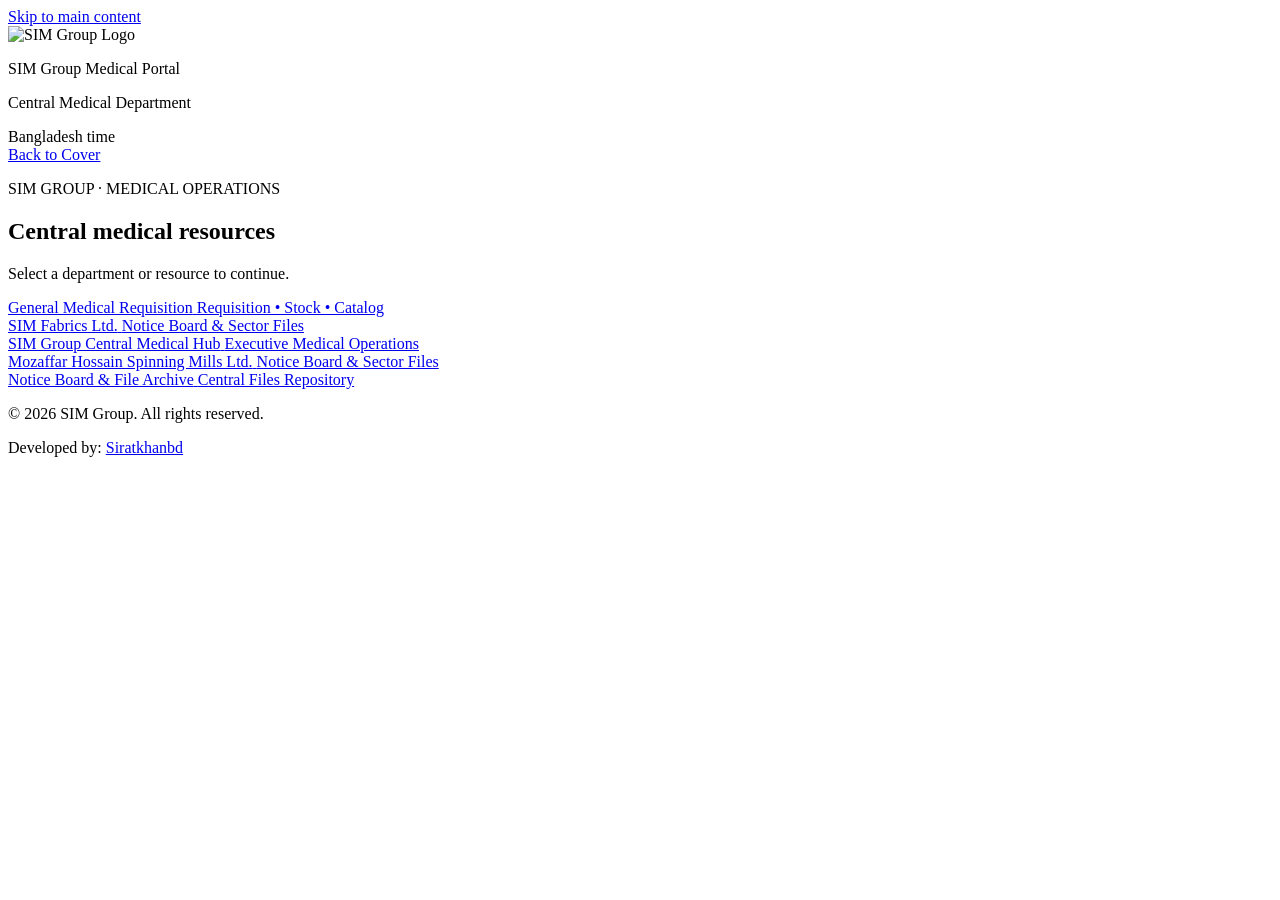
==== commit 0b2264f0: "v4.0: final save" ====
--- a/dashboard.html
+++ b/dashboard.html
@@ -65,7 +65,7 @@
 
         <div class="hex-row hex-row--middle">
           <div class="hex-tile hex-tile--blue">
-            <a class="hex-card" href="notice_board.html?sector=sim-fabrics" aria-label="SIM Fabrics Ltd. — Notice Board and Sector Files">
+            <a class="hex-card" href="sim-fabrics-preview.html" aria-label="SIM Fabrics Ltd. — Medical & Safety Operations Hub">
               <span class="hex-card-icon" aria-hidden="true"><i class="bi bi-building"></i></span>
               <span class="hex-card-title">SIM Fabrics Ltd.</span>
               <span class="hex-card-subtitle">Notice Board &amp; Sector Files</span>
@@ -79,7 +79,7 @@
             </a>
           </div>
           <div class="hex-tile hex-tile--orange">
-            <a class="hex-card" href="notice_board.html?sector=mozaffar" aria-label="Mozaffar Hossain Spinning Mills Ltd. — Notice Board and Sector Files">
+            <a class="hex-card" href="mozaffar-preview.html" aria-label="Mozaffar Hossain Spinning Mills Ltd. — Notice Board and Sector Files">
               <span class="hex-card-icon" aria-hidden="true"><i class="bi bi-diagram-3"></i></span>
               <span class="hex-card-title">Mozaffar Hossain Spinning Mills Ltd.</span>
               <span class="hex-card-subtitle">Notice Board &amp; Sector Files</span>
